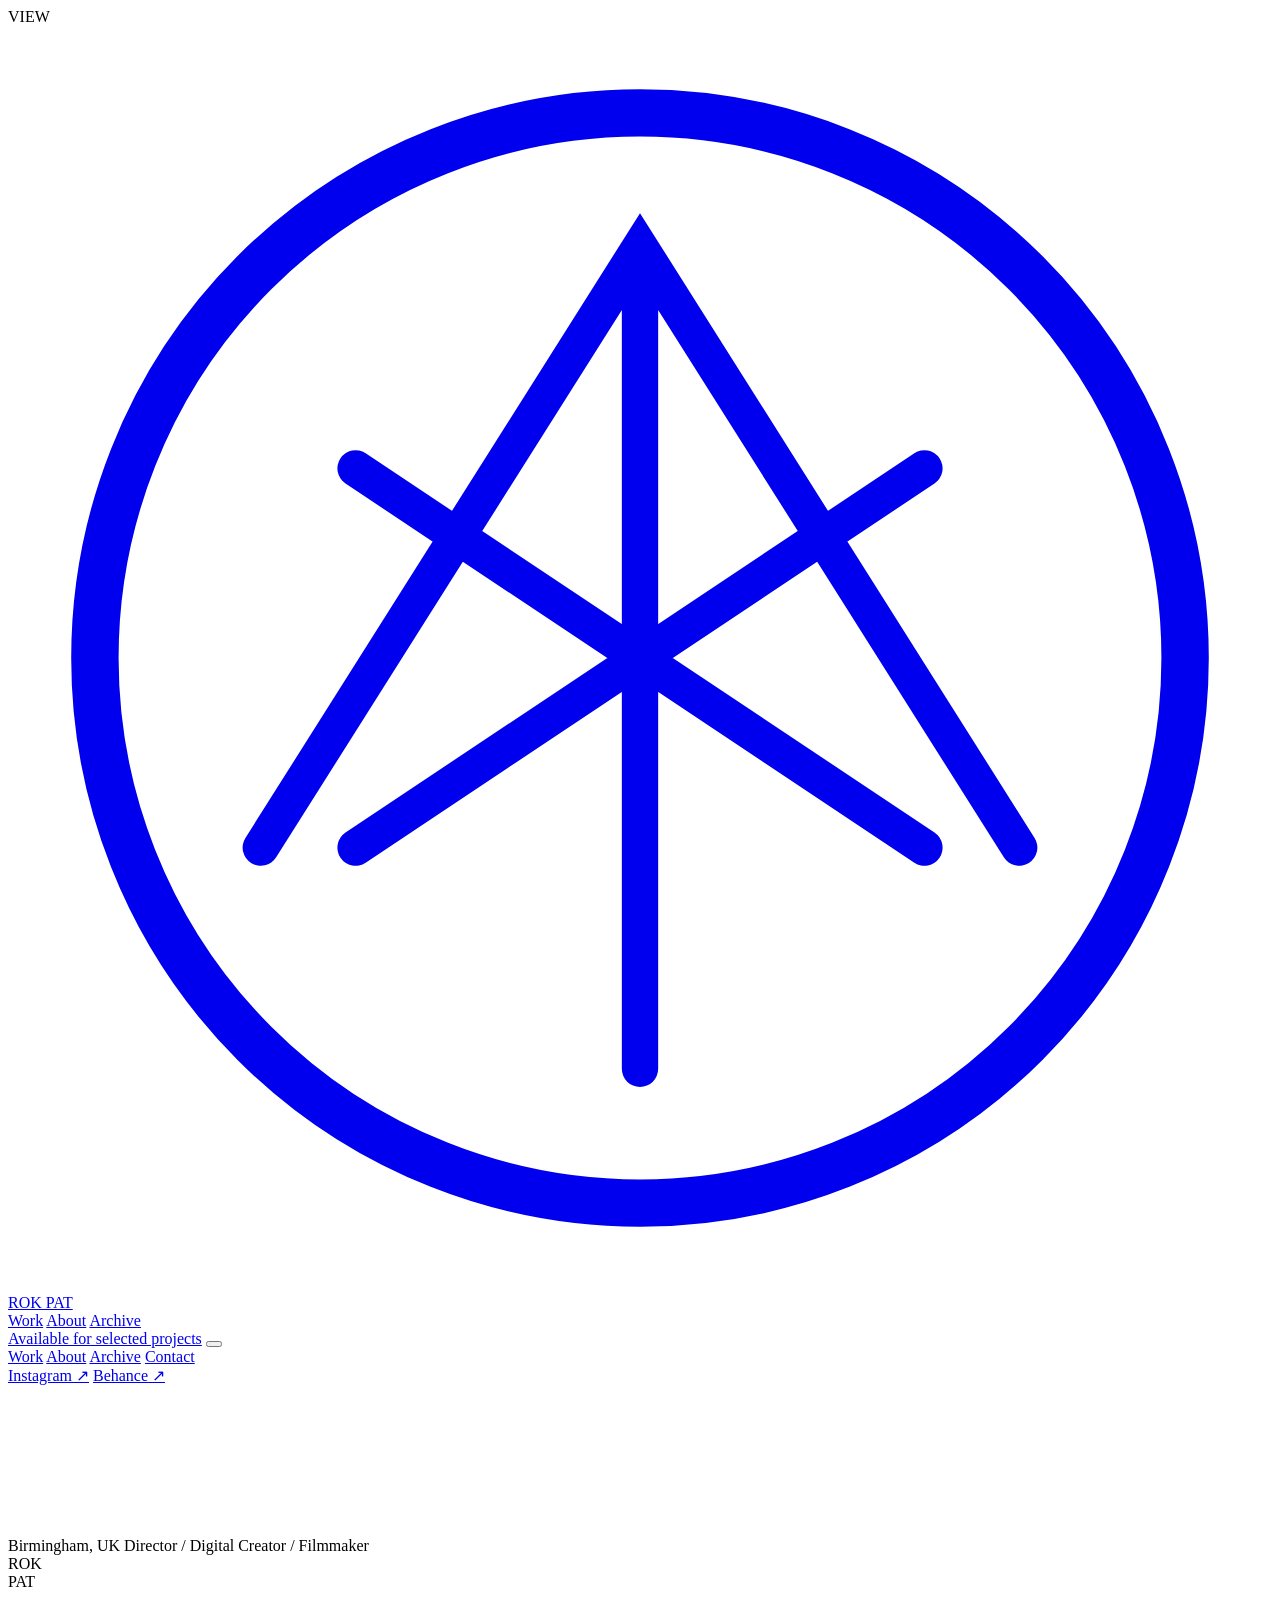
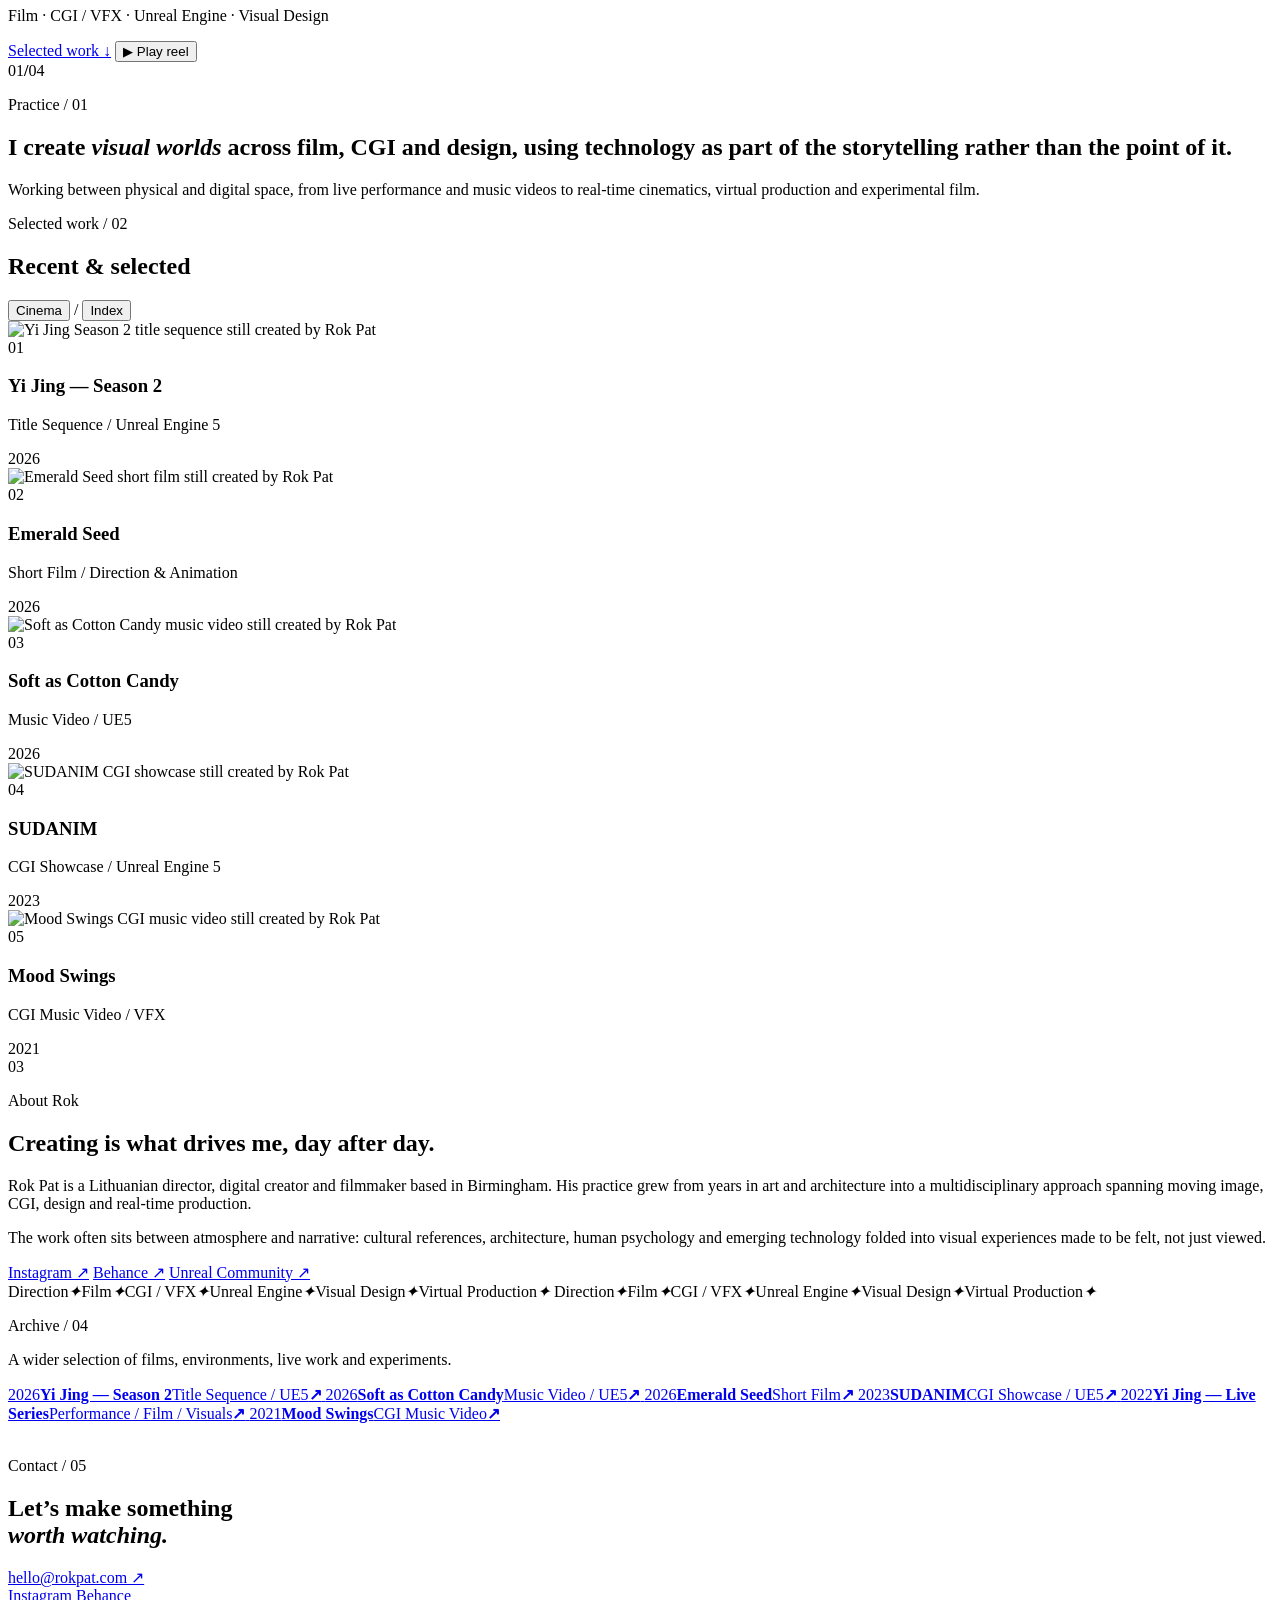
==== index.html @ 534a96af "Add cinematic portfolio homepage" ====
<!doctype html>
<html lang="en">
<head>
  <meta charset="utf-8" />
  <meta name="viewport" content="width=device-width, initial-scale=1" />
  <meta name="theme-color" content="#0b0b0b" />
  <meta name="description" content="Rok Pat — director, digital creator and filmmaker working across film, CGI, design and real-time worlds." />
  <title>Rok Pat — Director / Digital Creator</title>
  <link rel="preconnect" href="https://mir-s3-cdn-cf.behance.net" crossorigin>
  <link rel="preconnect" href="https://www.youtube.com" crossorigin>
  <link rel="stylesheet" href="style.css" />
</head>
<body>
  <div class="page-noise" aria-hidden="true"></div>
  <div class="cursor" aria-hidden="true"><span>VIEW</span></div>

  <header class="site-header" id="top">
    <a class="brand" href="#top" aria-label="Rok Pat home">
      <svg class="brand-mark" viewBox="0 0 40 40" aria-hidden="true">
        <circle cx="20" cy="20" r="17.25" fill="none" stroke="currentColor" stroke-width="1.5"/>
        <path d="M8 26 20 7l12 19M11 14l18 12M29 14 11 26M20 7v26" fill="none" stroke="currentColor" stroke-width="1.15" stroke-linecap="round"/>
      </svg>
      <span>ROK PAT</span>
    </a>

    <nav class="desktop-nav" aria-label="Primary navigation">
      <a href="#work">Work</a>
      <a href="#about">About</a>
      <a href="#archive">Archive</a>
    </nav>

    <a class="availability" href="#contact"><i></i> Available for selected projects</a>

    <button class="menu-button" type="button" aria-label="Open menu" aria-expanded="false">
      <span></span><span></span>
    </button>
  </header>

  <div class="mobile-menu" aria-hidden="true">
    <a href="#work">Work</a>
    <a href="#about">About</a>
    <a href="#archive">Archive</a>
    <a href="#contact">Contact</a>
    <div class="mobile-socials">
      <a href="https://www.instagram.com/rokpat.vc/" target="_blank" rel="noreferrer">Instagram ↗</a>
      <a href="https://www.behance.net/rokpat" target="_blank" rel="noreferrer">Behance ↗</a>
    </div>
  </div>

  <main>
    <section class="hero" aria-label="Rok Pat introduction">
      <div class="hero-media" aria-hidden="true">
        <figure class="hero-shot is-active">
          <img src="https://mir-s3-cdn-cf.behance.net/project_modules/max_3840_webp/5ac592246228197.69bffee991458.png" alt="" />
        </figure>
        <figure class="hero-shot">
          <img src="https://mir-s3-cdn-cf.behance.net/project_modules/max_1200_webp/42f88c246227077.69bff6d96616e.jpg" alt="" />
        </figure>
        <figure class="hero-shot">
          <img src="https://mir-s3-cdn-cf.behance.net/project_modules/max_3840_webp/b1664a187313013.65859e4f5539f.jpg" alt="" />
        </figure>
        <figure class="hero-shot">
          <img src="https://mir-s3-cdn-cf.behance.net/project_modules/max_3840_webp/501725246227417.69bff93f886c3.png" alt="" />
        </figure>
        <div class="hero-vignette"></div>
      </div>

      <div class="hero-topline reveal">
        <span>Birmingham, UK</span>
        <span>Director / Digital Creator / Filmmaker</span>
      </div>

      <div class="hero-title" aria-label="Rok Pat">
        <div class="title-line"><span class="reveal-word">ROK</span></div>
        <div class="title-line title-line-right"><span class="reveal-word">PAT</span></div>
      </div>

      <div class="hero-bottom reveal">
        <p>Film · CGI / VFX · Unreal Engine · Visual Design</p>
        <div class="hero-actions">
          <a class="text-link" href="#work">Selected work <span>↓</span></a>
          <button class="reel-button" type="button" data-video="c2HpIfrBOyA" data-title="Yi Jing — Season 2 Title Sequence">
            <span class="play-dot">▶</span> Play reel
          </button>
        </div>
      </div>

      <div class="hero-counter" aria-hidden="true"><span id="hero-index">01</span><b>/</b><span>04</span></div>
    </section>

    <section class="statement section-shell">
      <p class="eyebrow reveal">Practice / 01</p>
      <div class="statement-grid">
        <h1 class="statement-copy reveal">I create <em>visual worlds</em> across film, CGI and design, using technology as part of the storytelling rather than the point of it.</h1>
        <p class="statement-side reveal">Working between physical and digital space, from live performance and music videos to real-time cinematics, virtual production and experimental film.</p>
      </div>
    </section>

    <section class="work-section" id="work">
      <div class="section-shell work-heading">
        <div>
          <p class="eyebrow reveal">Selected work / 02</p>
          <h2 class="section-title reveal">Recent &amp; selected</h2>
        </div>
        <div class="view-toggle reveal" role="group" aria-label="Project view">
          <button class="view-button is-active" data-view="cinema" type="button">Cinema</button>
          <span>/</span>
          <button class="view-button" data-view="index" type="button">Index</button>
        </div>
      </div>

      <div class="projects cinema-view" id="projects">
        <article class="project project-hero" data-project data-video="c2HpIfrBOyA" data-title="Yi Jing — Season 2" data-type="Title Sequence / Unreal Engine 5" data-year="2026">
          <div class="project-media">
            <img src="https://mir-s3-cdn-cf.behance.net/project_modules/max_3840_webp/5ac592246228197.69bffee991458.png" alt="Yi Jing Season 2 title sequence still created by Rok Pat" loading="lazy" />
          </div>
          <div class="project-meta">
            <span class="project-number">01</span>
            <div><h3>Yi Jing — Season 2</h3><p>Title Sequence / Unreal Engine 5</p></div>
            <span class="project-year">2026</span>
          </div>
        </article>

        <article class="project project-wide" data-project data-video="FqLjdEXpmxo" data-title="Emerald Seed" data-type="Short Film / Direction & Animation" data-year="2026">
          <div class="project-media">
            <img src="https://mir-s3-cdn-cf.behance.net/project_modules/max_1200_webp/42f88c246227077.69bff6d96616e.jpg" alt="Emerald Seed short film still created by Rok Pat" loading="lazy" />
          </div>
          <div class="project-meta">
            <span class="project-number">02</span>
            <div><h3>Emerald Seed</h3><p>Short Film / Direction &amp; Animation</p></div>
            <span class="project-year">2026</span>
          </div>
        </article>

        <article class="project project-tall" data-project data-video="lWnz9aUGY4c" data-title="Soft as Cotton Candy" data-type="Music Video / UE5" data-year="2026">
          <div class="project-media">
            <img src="https://mir-s3-cdn-cf.behance.net/project_modules/max_3840_webp/501725246227417.69bff93f886c3.png" alt="Soft as Cotton Candy music video still created by Rok Pat" loading="lazy" />
          </div>
          <div class="project-meta">
            <span class="project-number">03</span>
            <div><h3>Soft as Cotton Candy</h3><p>Music Video / UE5</p></div>
            <span class="project-year">2026</span>
          </div>
        </article>

        <article class="project project-wide" data-project data-video="7uKzViVoVRI" data-title="SUDANIM" data-type="CGI Showcase / Unreal Engine 5" data-year="2023">
          <div class="project-media">
            <img src="https://mir-s3-cdn-cf.behance.net/project_modules/max_3840_webp/b1664a187313013.65859e4f5539f.jpg" alt="SUDANIM CGI showcase still created by Rok Pat" loading="lazy" />
          </div>
          <div class="project-meta">
            <span class="project-number">04</span>
            <div><h3>SUDANIM</h3><p>CGI Showcase / Unreal Engine 5</p></div>
            <span class="project-year">2023</span>
          </div>
        </article>

        <article class="project project-hero" data-project data-video="ToPW_bGKfCU" data-title="Mood Swings" data-type="CGI Music Video / VFX" data-year="2021">
          <div class="project-media">
            <img src="https://mir-s3-cdn-cf.behance.net/project_modules/max_1200/af4b68115808051.6055465f1c642.jpg" alt="Mood Swings CGI music video still created by Rok Pat" loading="lazy" />
          </div>
          <div class="project-meta">
            <span class="project-number">05</span>
            <div><h3>Mood Swings</h3><p>CGI Music Video / VFX</p></div>
            <span class="project-year">2021</span>
          </div>
        </article>
      </div>
    </section>

    <section class="about section-shell" id="about">
      <div class="about-number reveal">03</div>
      <div class="about-main">
        <p class="eyebrow reveal">About Rok</p>
        <h2 class="about-title reveal">Creating is what drives me, day after day.</h2>
        <div class="about-copy">
          <p class="reveal">Rok Pat is a Lithuanian director, digital creator and filmmaker based in Birmingham. His practice grew from years in art and architecture into a multidisciplinary approach spanning moving image, CGI, design and real-time production.</p>
          <p class="reveal">The work often sits between atmosphere and narrative: cultural references, architecture, human psychology and emerging technology folded into visual experiences made to be felt, not just viewed.</p>
        </div>
        <div class="about-links reveal">
          <a href="https://www.instagram.com/rokpat.vc/" target="_blank" rel="noreferrer">Instagram ↗</a>
          <a href="https://www.behance.net/rokpat" target="_blank" rel="noreferrer">Behance ↗</a>
          <a href="https://forums.unrealengine.com/u/Rok.Pat/summary" target="_blank" rel="noreferrer">Unreal Community ↗</a>
        </div>
      </div>
    </section>

    <section class="disciplines">
      <div class="discipline-track" aria-hidden="true">
        <span>Direction</span><i>✦</i><span>Film</span><i>✦</i><span>CGI / VFX</span><i>✦</i><span>Unreal Engine</span><i>✦</i><span>Visual Design</span><i>✦</i><span>Virtual Production</span><i>✦</i>
        <span>Direction</span><i>✦</i><span>Film</span><i>✦</i><span>CGI / VFX</span><i>✦</i><span>Unreal Engine</span><i>✦</i><span>Visual Design</span><i>✦</i><span>Virtual Production</span><i>✦</i>
      </div>
    </section>

    <section class="archive section-shell" id="archive">
      <div class="archive-heading">
        <p class="eyebrow reveal">Archive / 04</p>
        <p class="archive-note reveal">A wider selection of films, environments, live work and experiments.</p>
      </div>

      <div class="archive-list">
        <a class="archive-row reveal" href="https://www.behance.net/gallery/246228197/Title-Sequence-Yi-Jing-Season-2-Unreal-Engine-5" target="_blank" rel="noreferrer">
          <span>2026</span><strong>Yi Jing — Season 2</strong><span>Title Sequence / UE5</span><b>↗</b>
        </a>
        <a class="archive-row reveal" href="https://www.behance.net/gallery/246227417/Music-Video-Soft-as-Cotton-Candy-by-The2iO-UE5" target="_blank" rel="noreferrer">
          <span>2026</span><strong>Soft as Cotton Candy</strong><span>Music Video / UE5</span><b>↗</b>
        </a>
        <a class="archive-row reveal" href="https://www.behance.net/gallery/246227077/Short-Film-Emerald-Seed-Unreal-Engine" target="_blank" rel="noreferrer">
          <span>2026</span><strong>Emerald Seed</strong><span>Short Film</span><b>↗</b>
        </a>
        <a class="archive-row reveal" href="https://www.behance.net/gallery/187313013/SUDANIM-Tattoo-Showcase-CGI-Animation" target="_blank" rel="noreferrer">
          <span>2023</span><strong>SUDANIM</strong><span>CGI Showcase / UE5</span><b>↗</b>
        </a>
        <a class="archive-row reveal" href="https://www.behance.net/gallery/156999253/Yi-Jing-Live-Performance-Series" target="_blank" rel="noreferrer">
          <span>2022</span><strong>Yi Jing — Live Series</strong><span>Performance / Film / Visuals</span><b>↗</b>
        </a>
        <a class="archive-row reveal" href="https://www.behance.net/gallery/115808051/Mood-Swings-CGI-Music-Video" target="_blank" rel="noreferrer">
          <span>2021</span><strong>Mood Swings</strong><span>CGI Music Video</span><b>↗</b>
        </a>
      </div>
    </section>

    <section class="contact" id="contact">
      <div class="contact-bg" aria-hidden="true">
        <img src="https://mir-s3-cdn-cf.behance.net/project_modules/max_3840_webp/2a69b5246228197.69bffee992c43.png" alt="" loading="lazy" />
      </div>
      <div class="contact-inner">
        <p class="eyebrow reveal">Contact / 05</p>
        <h2 class="reveal">Let’s make something<br><em>worth watching.</em></h2>
        <div class="contact-footer reveal">
          <a href="mailto:hello@rokpat.com">hello@rokpat.com ↗</a>
          <div>
            <a href="https://www.instagram.com/rokpat.vc/" target="_blank" rel="noreferrer">Instagram</a>
            <a href="https://www.behance.net/rokpat" target="_blank" rel="noreferrer">Behance</a>
          </div>
        </div>
      </div>
    </section>
  </main>

  <dialog class="video-modal" id="video-modal">
    <div class="modal-shell">
      <div class="modal-head">
        <div><span>Now playing</span><strong id="modal-title">Selected work</strong></div>
        <button id="modal-close" type="button" aria-label="Close video">Close ×</button>
      </div>
      <div class="video-frame">
        <iframe id="video-iframe" title="Rok Pat project video" src="" allow="autoplay; encrypted-media; picture-in-picture" allowfullscreen></iframe>
      </div>
    </div>
  </dialog>

  <script src="script.js"></script>
</body>
</html>
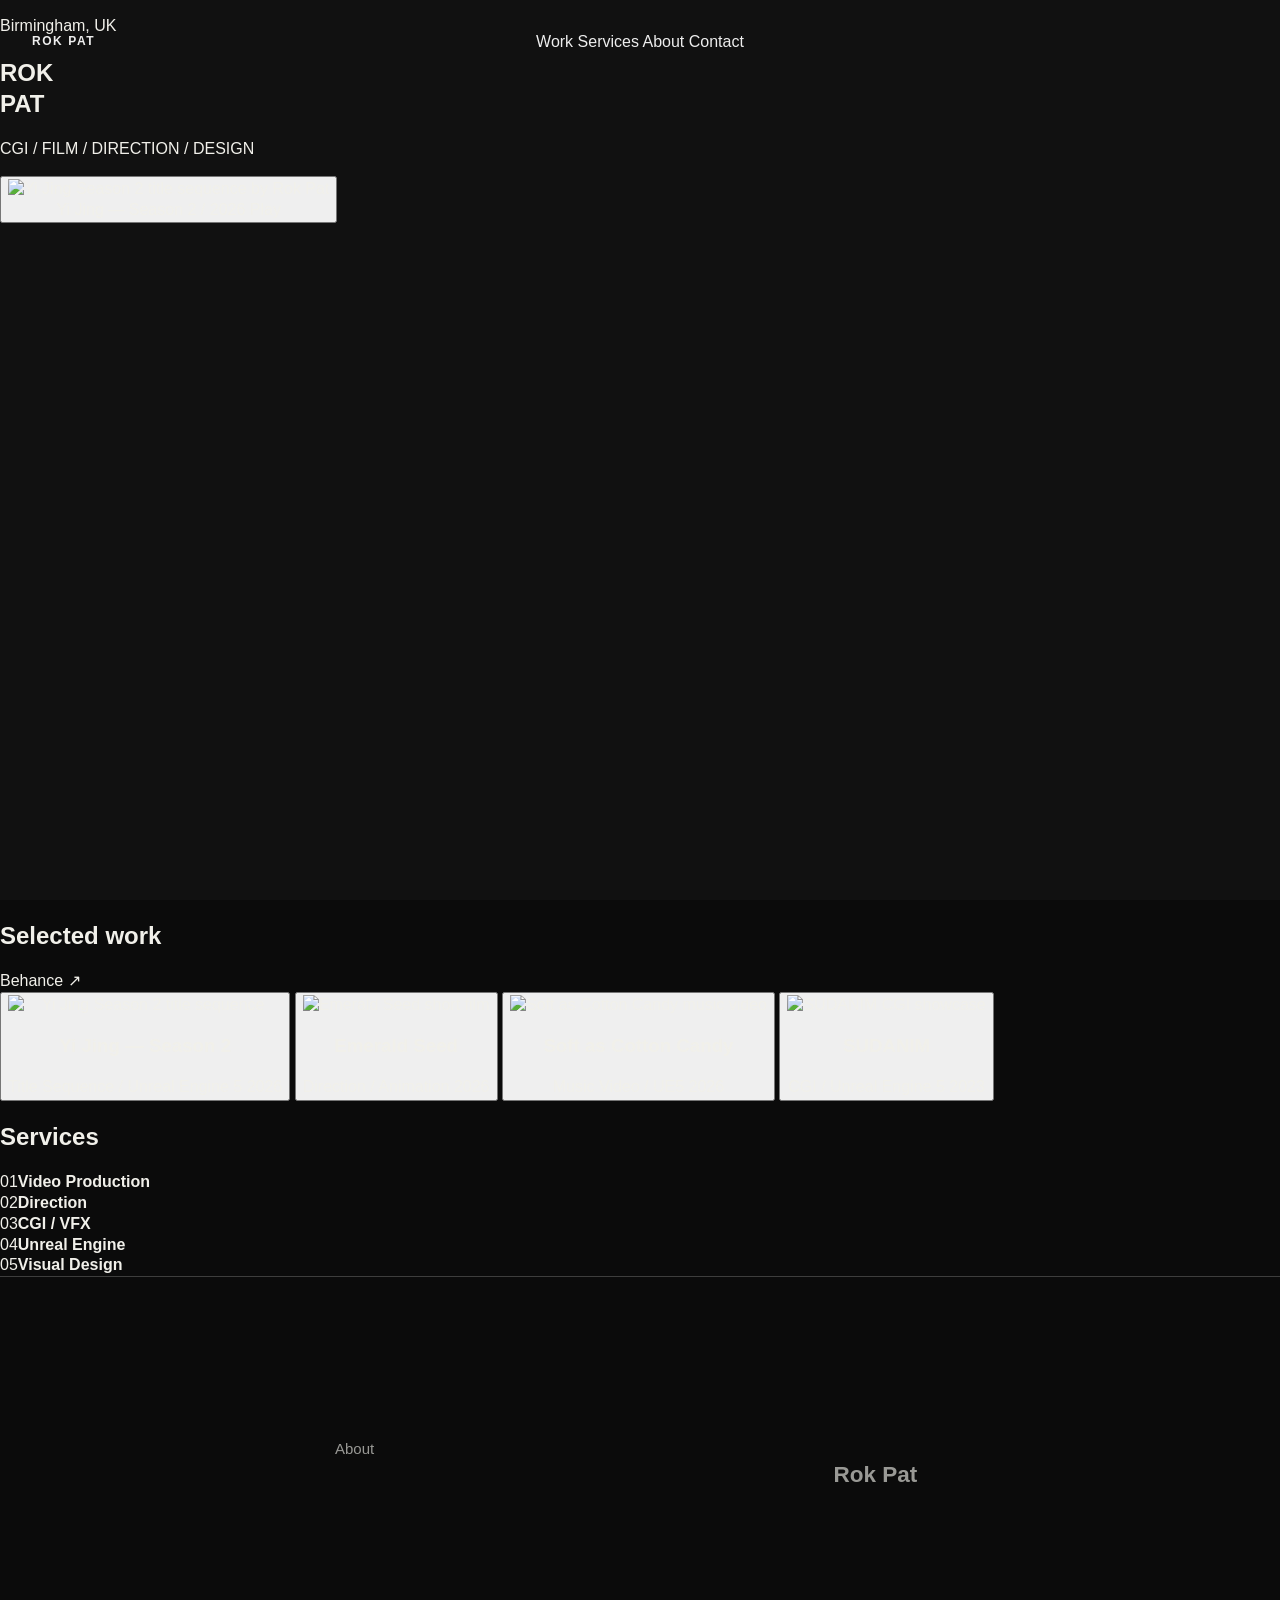
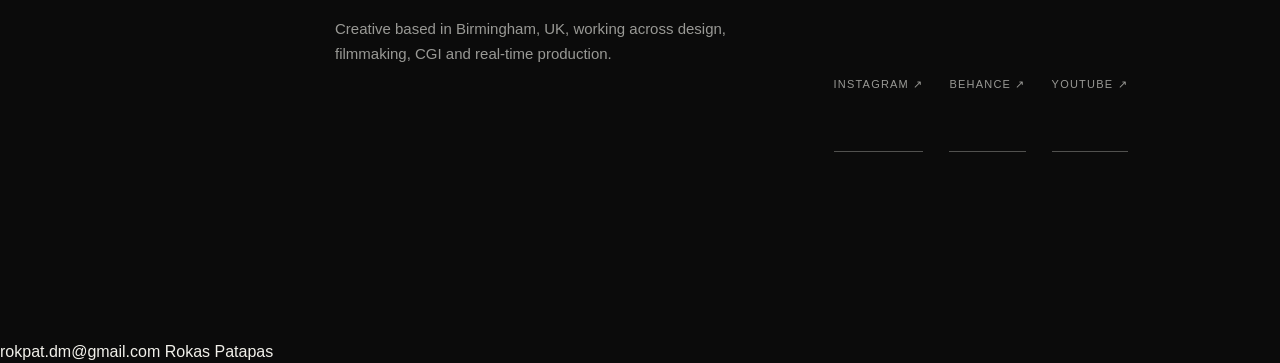
==== commit 64d07f1a: "Redesign portfolio around Rok's own visual identity" ====
--- a/index.html
+++ b/index.html
@@ -3,34 +3,23 @@
 <head>
   <meta charset="utf-8" />
   <meta name="viewport" content="width=device-width, initial-scale=1" />
-  <meta name="theme-color" content="#0b0b0b" />
-  <meta name="description" content="Rok Pat — director, digital creator and filmmaker working across film, CGI, design and real-time worlds." />
-  <title>Rok Pat — Director / Digital Creator</title>
-  <link rel="preconnect" href="https://mir-s3-cdn-cf.behance.net" crossorigin>
-  <link rel="preconnect" href="https://www.youtube.com" crossorigin>
+  <meta name="theme-color" content="#f4f1ea" />
+  <meta name="description" content="Rok Pat — CGI artist, video producer and director based in Birmingham, UK." />
+  <title>Rok Pat</title>
+  <link rel="preconnect" href="https://fonts.googleapis.com">
+  <link rel="preconnect" href="https://fonts.gstatic.com" crossorigin>
+  <link href="https://fonts.googleapis.com/css2?family=Montserrat:wght@400;500;600;700&display=swap" rel="stylesheet">
   <link rel="stylesheet" href="style.css" />
 </head>
 <body>
-  <div class="page-noise" aria-hidden="true"></div>
-  <div class="cursor" aria-hidden="true"><span>VIEW</span></div>
-
-  <header class="site-header" id="top">
-    <a class="brand" href="#top" aria-label="Rok Pat home">
-      <svg class="brand-mark" viewBox="0 0 40 40" aria-hidden="true">
-        <circle cx="20" cy="20" r="17.25" fill="none" stroke="currentColor" stroke-width="1.5"/>
-        <path d="M8 26 20 7l12 19M11 14l18 12M29 14 11 26M20 7v26" fill="none" stroke="currentColor" stroke-width="1.15" stroke-linecap="round"/>
-      </svg>
-      <span>ROK PAT</span>
-    </a>
-
-    <nav class="desktop-nav" aria-label="Primary navigation">
+  <header class="site-header">
+    <a class="brand" href="#top">ROK PAT</a>
+    <nav class="nav" aria-label="Primary navigation">
       <a href="#work">Work</a>
+      <a href="#services">Services</a>
       <a href="#about">About</a>
-      <a href="#archive">Archive</a>
+      <a href="contact.html">Contact</a>
     </nav>
-
-    <a class="availability" href="#contact"><i></i> Available for selected projects</a>
-
     <button class="menu-button" type="button" aria-label="Open menu" aria-expanded="false">
       <span></span><span></span>
     </button>
@@ -38,215 +27,121 @@
 
   <div class="mobile-menu" aria-hidden="true">
     <a href="#work">Work</a>
+    <a href="#services">Services</a>
     <a href="#about">About</a>
-    <a href="#archive">Archive</a>
-    <a href="#contact">Contact</a>
-    <div class="mobile-socials">
-      <a href="https://www.instagram.com/rokpat.vc/" target="_blank" rel="noreferrer">Instagram ↗</a>
-      <a href="https://www.behance.net/rokpat" target="_blank" rel="noreferrer">Behance ↗</a>
-    </div>
+    <a href="contact.html">Contact</a>
   </div>
 
-  <main>
-    <section class="hero" aria-label="Rok Pat introduction">
-      <div class="hero-media" aria-hidden="true">
-        <figure class="hero-shot is-active">
-          <img src="https://mir-s3-cdn-cf.behance.net/project_modules/max_3840_webp/5ac592246228197.69bffee991458.png" alt="" />
-        </figure>
-        <figure class="hero-shot">
-          <img src="https://mir-s3-cdn-cf.behance.net/project_modules/max_1200_webp/42f88c246227077.69bff6d96616e.jpg" alt="" />
-        </figure>
-        <figure class="hero-shot">
-          <img src="https://mir-s3-cdn-cf.behance.net/project_modules/max_3840_webp/b1664a187313013.65859e4f5539f.jpg" alt="" />
-        </figure>
-        <figure class="hero-shot">
-          <img src="https://mir-s3-cdn-cf.behance.net/project_modules/max_3840_webp/501725246227417.69bff93f886c3.png" alt="" />
-        </figure>
-        <div class="hero-vignette"></div>
+  <main id="top">
+    <section class="hero shell">
+      <div class="hero-copy reveal">
+        <p class="location">Birmingham, UK</p>
+        <h1>ROK<br>PAT</h1>
+        <p class="role">CGI / FILM / DIRECTION / DESIGN</p>
       </div>
 
-      <div class="hero-topline reveal">
-        <span>Birmingham, UK</span>
-        <span>Director / Digital Creator / Filmmaker</span>
+      <button class="hero-feature reveal" type="button" data-video="c2HpIfrBOyA" data-title="Yi Jing — Season 2">
+        <img src="https://mir-s3-cdn-cf.behance.net/project_modules/max_3840_webp/5ac592246228197.69bffee991458.png" alt="Yi Jing Season 2 title sequence by Rok Pat" />
+        <span class="feature-label">Yi Jing — Season 2 / 2026</span>
+        <span class="feature-play" aria-hidden="true">Play</span>
+      </button>
+    </section>
+
+    <section class="work shell" id="work">
+      <div class="section-head reveal">
+        <h2>Selected work</h2>
+        <a href="https://www.behance.net/rokpat" target="_blank" rel="noreferrer">Behance ↗</a>
       </div>
 
-      <div class="hero-title" aria-label="Rok Pat">
-        <div class="title-line"><span class="reveal-word">ROK</span></div>
-        <div class="title-line title-line-right"><span class="reveal-word">PAT</span></div>
-      </div>
+      <div class="work-grid">
+        <button class="project project-large reveal" type="button" data-video="c2HpIfrBOyA" data-title="Yi Jing — Season 2">
+          <div class="project-image">
+            <img src="https://mir-s3-cdn-cf.behance.net/project_modules/max_3840_webp/5ac592246228197.69bffee991458.png" alt="Yi Jing Season 2 title sequence" loading="lazy" />
+          </div>
+          <div class="project-info">
+            <h3>Yi Jing — Season 2</h3>
+            <span>Title Sequence / Unreal Engine 5</span>
+            <span>2026</span>
+          </div>
+        </button>
 
-      <div class="hero-bottom reveal">
-        <p>Film · CGI / VFX · Unreal Engine · Visual Design</p>
-        <div class="hero-actions">
-          <a class="text-link" href="#work">Selected work <span>↓</span></a>
-          <button class="reel-button" type="button" data-video="c2HpIfrBOyA" data-title="Yi Jing — Season 2 Title Sequence">
-            <span class="play-dot">▶</span> Play reel
-          </button>
-        </div>
-      </div>
+        <button class="project reveal" type="button" data-video="FqLjdEXpmxo" data-title="Emerald Seed">
+          <div class="project-image">
+            <img src="https://mir-s3-cdn-cf.behance.net/project_modules/max_1200_webp/42f88c246227077.69bff6d96616e.jpg" alt="Emerald Seed short film" loading="lazy" />
+          </div>
+          <div class="project-info">
+            <h3>Emerald Seed</h3>
+            <span>Direction / Animation</span>
+            <span>2026</span>
+          </div>
+        </button>
 
-      <div class="hero-counter" aria-hidden="true"><span id="hero-index">01</span><b>/</b><span>04</span></div>
-    </section>
+        <button class="project reveal" type="button" data-video="lWnz9aUGY4c" data-title="Soft as Cotton Candy">
+          <div class="project-image">
+            <img src="https://mir-s3-cdn-cf.behance.net/project_modules/max_3840_webp/501725246227417.69bff93f886c3.png" alt="Soft as Cotton Candy music video" loading="lazy" />
+          </div>
+          <div class="project-info">
+            <h3>Soft as Cotton Candy</h3>
+            <span>Music Video / UE5</span>
+            <span>2026</span>
+          </div>
+        </button>
 
-    <section class="statement section-shell">
-      <p class="eyebrow reveal">Practice / 01</p>
-      <div class="statement-grid">
-        <h1 class="statement-copy reveal">I create <em>visual worlds</em> across film, CGI and design, using technology as part of the storytelling rather than the point of it.</h1>
-        <p class="statement-side reveal">Working between physical and digital space, from live performance and music videos to real-time cinematics, virtual production and experimental film.</p>
+        <button class="project project-large reveal" type="button" data-video="7uKzViVoVRI" data-title="SUDANIM">
+          <div class="project-image">
+            <img src="https://mir-s3-cdn-cf.behance.net/project_modules/max_3840_webp/b1664a187313013.65859e4f5539f.jpg" alt="SUDANIM CGI showcase" loading="lazy" />
+          </div>
+          <div class="project-info">
+            <h3>SUDANIM</h3>
+            <span>CGI / Unreal Engine 5</span>
+            <span>2023</span>
+          </div>
+        </button>
       </div>
     </section>
 
-    <section class="work-section" id="work">
-      <div class="section-shell work-heading">
-        <div>
-          <p class="eyebrow reveal">Selected work / 02</p>
-          <h2 class="section-title reveal">Recent &amp; selected</h2>
-        </div>
-        <div class="view-toggle reveal" role="group" aria-label="Project view">
-          <button class="view-button is-active" data-view="cinema" type="button">Cinema</button>
-          <span>/</span>
-          <button class="view-button" data-view="index" type="button">Index</button>
-        </div>
+    <section class="services shell" id="services">
+      <div class="section-head reveal">
+        <h2>Services</h2>
       </div>
-
-      <div class="projects cinema-view" id="projects">
-        <article class="project project-hero" data-project data-video="c2HpIfrBOyA" data-title="Yi Jing — Season 2" data-type="Title Sequence / Unreal Engine 5" data-year="2026">
-          <div class="project-media">
-            <img src="https://mir-s3-cdn-cf.behance.net/project_modules/max_3840_webp/5ac592246228197.69bffee991458.png" alt="Yi Jing Season 2 title sequence still created by Rok Pat" loading="lazy" />
-          </div>
-          <div class="project-meta">
-            <span class="project-number">01</span>
-            <div><h3>Yi Jing — Season 2</h3><p>Title Sequence / Unreal Engine 5</p></div>
-            <span class="project-year">2026</span>
-          </div>
-        </article>
-
-        <article class="project project-wide" data-project data-video="FqLjdEXpmxo" data-title="Emerald Seed" data-type="Short Film / Direction & Animation" data-year="2026">
-          <div class="project-media">
-            <img src="https://mir-s3-cdn-cf.behance.net/project_modules/max_1200_webp/42f88c246227077.69bff6d96616e.jpg" alt="Emerald Seed short film still created by Rok Pat" loading="lazy" />
-          </div>
-          <div class="project-meta">
-            <span class="project-number">02</span>
-            <div><h3>Emerald Seed</h3><p>Short Film / Direction &amp; Animation</p></div>
-            <span class="project-year">2026</span>
-          </div>
-        </article>
-
-        <article class="project project-tall" data-project data-video="lWnz9aUGY4c" data-title="Soft as Cotton Candy" data-type="Music Video / UE5" data-year="2026">
-          <div class="project-media">
-            <img src="https://mir-s3-cdn-cf.behance.net/project_modules/max_3840_webp/501725246227417.69bff93f886c3.png" alt="Soft as Cotton Candy music video still created by Rok Pat" loading="lazy" />
-          </div>
-          <div class="project-meta">
-            <span class="project-number">03</span>
-            <div><h3>Soft as Cotton Candy</h3><p>Music Video / UE5</p></div>
-            <span class="project-year">2026</span>
-          </div>
-        </article>
-
-        <article class="project project-wide" data-project data-video="7uKzViVoVRI" data-title="SUDANIM" data-type="CGI Showcase / Unreal Engine 5" data-year="2023">
-          <div class="project-media">
-            <img src="https://mir-s3-cdn-cf.behance.net/project_modules/max_3840_webp/b1664a187313013.65859e4f5539f.jpg" alt="SUDANIM CGI showcase still created by Rok Pat" loading="lazy" />
-          </div>
-          <div class="project-meta">
-            <span class="project-number">04</span>
-            <div><h3>SUDANIM</h3><p>CGI Showcase / Unreal Engine 5</p></div>
-            <span class="project-year">2023</span>
-          </div>
-        </article>
-
-        <article class="project project-hero" data-project data-video="ToPW_bGKfCU" data-title="Mood Swings" data-type="CGI Music Video / VFX" data-year="2021">
-          <div class="project-media">
-            <img src="https://mir-s3-cdn-cf.behance.net/project_modules/max_1200/af4b68115808051.6055465f1c642.jpg" alt="Mood Swings CGI music video still created by Rok Pat" loading="lazy" />
-          </div>
-          <div class="project-meta">
-            <span class="project-number">05</span>
-            <div><h3>Mood Swings</h3><p>CGI Music Video / VFX</p></div>
-            <span class="project-year">2021</span>
-          </div>
-        </article>
+      <div class="service-list">
+        <div class="service-row reveal"><span>01</span><strong>Video Production</strong></div>
+        <div class="service-row reveal"><span>02</span><strong>Direction</strong></div>
+        <div class="service-row reveal"><span>03</span><strong>CGI / VFX</strong></div>
+        <div class="service-row reveal"><span>04</span><strong>Unreal Engine</strong></div>
+        <div class="service-row reveal"><span>05</span><strong>Visual Design</strong></div>
       </div>
     </section>
 
-    <section class="about section-shell" id="about">
-      <div class="about-number reveal">03</div>
-      <div class="about-main">
-        <p class="eyebrow reveal">About Rok</p>
-        <h2 class="about-title reveal">Creating is what drives me, day after day.</h2>
-        <div class="about-copy">
-          <p class="reveal">Rok Pat is a Lithuanian director, digital creator and filmmaker based in Birmingham. His practice grew from years in art and architecture into a multidisciplinary approach spanning moving image, CGI, design and real-time production.</p>
-          <p class="reveal">The work often sits between atmosphere and narrative: cultural references, architecture, human psychology and emerging technology folded into visual experiences made to be felt, not just viewed.</p>
-        </div>
-        <div class="about-links reveal">
+    <section class="about shell" id="about">
+      <div class="about-image reveal">
+        <img src="assets/rok-pat-portrait.webp" alt="Rok Pat" loading="lazy" />
+      </div>
+      <div class="about-copy reveal">
+        <p class="about-kicker">About</p>
+        <h2>Rok Pat</h2>
+        <p>Creative based in Birmingham, UK, working across design, filmmaking, CGI and real-time production.</p>
+        <div class="about-links">
           <a href="https://www.instagram.com/rokpat.vc/" target="_blank" rel="noreferrer">Instagram ↗</a>
           <a href="https://www.behance.net/rokpat" target="_blank" rel="noreferrer">Behance ↗</a>
-          <a href="https://forums.unrealengine.com/u/Rok.Pat/summary" target="_blank" rel="noreferrer">Unreal Community ↗</a>
-        </div>
-      </div>
-    </section>
-
-    <section class="disciplines">
-      <div class="discipline-track" aria-hidden="true">
-        <span>Direction</span><i>✦</i><span>Film</span><i>✦</i><span>CGI / VFX</span><i>✦</i><span>Unreal Engine</span><i>✦</i><span>Visual Design</span><i>✦</i><span>Virtual Production</span><i>✦</i>
-        <span>Direction</span><i>✦</i><span>Film</span><i>✦</i><span>CGI / VFX</span><i>✦</i><span>Unreal Engine</span><i>✦</i><span>Visual Design</span><i>✦</i><span>Virtual Production</span><i>✦</i>
-      </div>
-    </section>
-
-    <section class="archive section-shell" id="archive">
-      <div class="archive-heading">
-        <p class="eyebrow reveal">Archive / 04</p>
-        <p class="archive-note reveal">A wider selection of films, environments, live work and experiments.</p>
-      </div>
-
-      <div class="archive-list">
-        <a class="archive-row reveal" href="https://www.behance.net/gallery/246228197/Title-Sequence-Yi-Jing-Season-2-Unreal-Engine-5" target="_blank" rel="noreferrer">
-          <span>2026</span><strong>Yi Jing — Season 2</strong><span>Title Sequence / UE5</span><b>↗</b>
-        </a>
-        <a class="archive-row reveal" href="https://www.behance.net/gallery/246227417/Music-Video-Soft-as-Cotton-Candy-by-The2iO-UE5" target="_blank" rel="noreferrer">
-          <span>2026</span><strong>Soft as Cotton Candy</strong><span>Music Video / UE5</span><b>↗</b>
-        </a>
-        <a class="archive-row reveal" href="https://www.behance.net/gallery/246227077/Short-Film-Emerald-Seed-Unreal-Engine" target="_blank" rel="noreferrer">
-          <span>2026</span><strong>Emerald Seed</strong><span>Short Film</span><b>↗</b>
-        </a>
-        <a class="archive-row reveal" href="https://www.behance.net/gallery/187313013/SUDANIM-Tattoo-Showcase-CGI-Animation" target="_blank" rel="noreferrer">
-          <span>2023</span><strong>SUDANIM</strong><span>CGI Showcase / UE5</span><b>↗</b>
-        </a>
-        <a class="archive-row reveal" href="https://www.behance.net/gallery/156999253/Yi-Jing-Live-Performance-Series" target="_blank" rel="noreferrer">
-          <span>2022</span><strong>Yi Jing — Live Series</strong><span>Performance / Film / Visuals</span><b>↗</b>
-        </a>
-        <a class="archive-row reveal" href="https://www.behance.net/gallery/115808051/Mood-Swings-CGI-Music-Video" target="_blank" rel="noreferrer">
-          <span>2021</span><strong>Mood Swings</strong><span>CGI Music Video</span><b>↗</b>
-        </a>
-      </div>
-    </section>
-
-    <section class="contact" id="contact">
-      <div class="contact-bg" aria-hidden="true">
-        <img src="https://mir-s3-cdn-cf.behance.net/project_modules/max_3840_webp/2a69b5246228197.69bffee992c43.png" alt="" loading="lazy" />
-      </div>
-      <div class="contact-inner">
-        <p class="eyebrow reveal">Contact / 05</p>
-        <h2 class="reveal">Let’s make something<br><em>worth watching.</em></h2>
-        <div class="contact-footer reveal">
-          <a href="mailto:hello@rokpat.com">hello@rokpat.com ↗</a>
-          <div>
-            <a href="https://www.instagram.com/rokpat.vc/" target="_blank" rel="noreferrer">Instagram</a>
-            <a href="https://www.behance.net/rokpat" target="_blank" rel="noreferrer">Behance</a>
-          </div>
+          <a href="https://www.youtube.com/c/RokPat" target="_blank" rel="noreferrer">YouTube ↗</a>
         </div>
       </div>
     </section>
   </main>
 
+  <footer class="footer shell">
+    <a class="footer-mail" href="mailto:rokpat.dm@gmail.com">rokpat.dm@gmail.com</a>
+    <span>Rokas Patapas</span>
+    <span id="year"></span>
+  </footer>
+
   <dialog class="video-modal" id="video-modal">
-    <div class="modal-shell">
-      <div class="modal-head">
-        <div><span>Now playing</span><strong id="modal-title">Selected work</strong></div>
-        <button id="modal-close" type="button" aria-label="Close video">Close ×</button>
-      </div>
-      <div class="video-frame">
-        <iframe id="video-iframe" title="Rok Pat project video" src="" allow="autoplay; encrypted-media; picture-in-picture" allowfullscreen></iframe>
-      </div>
+    <button class="modal-close" id="modal-close" type="button" aria-label="Close video">Close</button>
+    <div class="video-wrap">
+      <iframe id="video-iframe" title="Rok Pat project video" allow="autoplay; encrypted-media; picture-in-picture" allowfullscreen></iframe>
     </div>
+    <p id="modal-title"></p>
   </dialog>
 
   <script src="script.js"></script>
--- a/style.css
+++ b/style.css
@@ -0,0 +1,159 @@
+:root{
+  --ink:#0b0b0b;
+  --paper:#f1f0ea;
+  --paper-soft:#dbddd5;
+  --accent:#c7d7b9;
+  --line:rgba(241,240,234,.22);
+  --muted:rgba(241,240,234,.62);
+  --sans:"Helvetica Neue",Helvetica,Arial,sans-serif;
+  --ease:cubic-bezier(.2,.75,.25,1);
+}
+*{box-sizing:border-box}
+html{scroll-behavior:smooth;background:var(--ink)}
+body{margin:0;background:var(--ink);color:var(--paper);font-family:var(--sans);font-size:16px;line-height:1.3;overflow-x:hidden}
+body.menu-open,body.modal-open{overflow:hidden}
+a{color:inherit;text-decoration:none}
+button{font:inherit;color:inherit}
+img{display:block;width:100%;height:100%;object-fit:cover}
+::selection{background:var(--accent);color:var(--ink)}
+.page-noise{position:fixed;inset:0;pointer-events:none;z-index:999;opacity:.055;background-image:url("data:image/svg+xml,%3Csvg viewBox='0 0 180 180' xmlns='http://www.w3.org/2000/svg'%3E%3Cfilter id='n'%3E%3CfeTurbulence type='fractalNoise' baseFrequency='.9' numOctaves='4' stitchTiles='stitch'/%3E%3C/filter%3E%3Crect width='100%25' height='100%25' filter='url(%23n)' opacity='.65'/%3E%3C/svg%3E");mix-blend-mode:soft-light}
+.cursor{position:fixed;width:74px;height:74px;border-radius:50%;background:var(--accent);color:var(--ink);display:grid;place-items:center;pointer-events:none;z-index:1200;transform:translate(-50%,-50%) scale(0);transition:transform .22s var(--ease);font-size:10px;font-weight:700;letter-spacing:.12em}
+.cursor.is-visible{transform:translate(-50%,-50%) scale(1)}
+.section-shell{width:min(100% - 64px,1440px);margin-inline:auto}
+.eyebrow{text-transform:uppercase;letter-spacing:.16em;font-size:11px;color:var(--muted);margin:0}
+.reveal{opacity:0;transform:translateY(22px);transition:opacity .85s var(--ease),transform .85s var(--ease)}
+.reveal.is-visible{opacity:1;transform:none}
+.site-header{position:fixed;top:0;left:0;width:100%;height:84px;padding:0 32px;display:grid;grid-template-columns:1fr auto 1fr;align-items:center;z-index:1000;mix-blend-mode:difference;color:white;transition:background .35s var(--ease),mix-blend-mode .35s var(--ease)}
+.site-header.scrolled{mix-blend-mode:normal;background:rgba(11,11,11,.86);backdrop-filter:blur(14px);border-bottom:1px solid rgba(255,255,255,.08)}
+.brand{display:flex;align-items:center;gap:12px;width:max-content;font-size:12px;font-weight:700;letter-spacing:.13em}
+.brand-mark{width:30px;height:30px}
+.desktop-nav{display:flex;gap:30px;font-size:12px;text-transform:uppercase;letter-spacing:.12em}
+.desktop-nav a,.availability{position:relative}
+.desktop-nav a::after,.availability::after{content:"";position:absolute;left:0;bottom:-5px;width:100%;height:1px;background:currentColor;transform:scaleX(0);transform-origin:right;transition:transform .35s var(--ease)}
+.desktop-nav a:hover::after,.availability:hover::after{transform:scaleX(1);transform-origin:left}
+.availability{justify-self:end;font-size:11px;text-transform:uppercase;letter-spacing:.12em;display:flex;align-items:center;gap:9px}
+.availability i{display:block;width:7px;height:7px;border-radius:50%;background:var(--accent);box-shadow:0 0 0 5px rgba(199,215,185,.12)}
+.menu-button{display:none;background:none;border:0;width:40px;height:40px;padding:8px;justify-self:end}
+.menu-button span{display:block;width:100%;height:1px;background:currentColor;margin:8px 0;transition:transform .3s var(--ease)}
+.mobile-menu{position:fixed;inset:0;background:var(--accent);color:var(--ink);z-index:900;display:flex;flex-direction:column;padding:120px 28px 36px;transform:translateY(-100%);transition:transform .55s var(--ease);pointer-events:none}
+.mobile-menu.is-open{transform:none;pointer-events:auto}
+.mobile-menu>a{font-size:clamp(42px,12vw,70px);font-weight:600;letter-spacing:-.05em;line-height:.95;border-bottom:1px solid rgba(11,11,11,.25);padding:14px 0}
+.mobile-socials{margin-top:auto;display:flex;gap:20px;font-size:12px;text-transform:uppercase;letter-spacing:.1em}
+.hero{height:100svh;min-height:690px;position:relative;overflow:hidden;background:#111}
+.hero-media,.hero-shot,.hero-vignette{position:absolute;inset:0}
+.hero-shot{opacity:0;transform:scale(1.05);transition:opacity 1.2s ease,transform 7s linear}
+.hero-shot.is-active{opacity:1;transform:scale(1)}
+.hero-shot img{filter:saturate(.78) contrast(1.08);object-position:center}
+.hero-vignette{background:linear-gradient(180deg,rgba(0,0,0,.45) 0%,rgba(0,0,0,.05) 36%,rgba(0,0,0,.25) 68%,rgba(0,0,0,.68) 100%),linear-gradient(90deg,rgba(0,0,0,.28),transparent 28%,transparent 70%,rgba(0,0,0,.16));z-index:2}
+.hero-topline{position:absolute;top:114px;left:32px;right:32px;z-index:3;display:flex;justify-content:space-between;text-transform:uppercase;font-size:10px;letter-spacing:.16em;color:rgba(255,255,255,.72)}
+.hero-title{position:absolute;left:28px;right:28px;top:50%;z-index:3;transform:translateY(-52%);font-size:clamp(106px,20vw,360px);font-weight:600;letter-spacing:-.085em;line-height:.68;text-transform:uppercase;pointer-events:none}
+.title-line{overflow:hidden;padding-right:.1em}
+.title-line-right{text-align:right;margin-top:.25em}
+.reveal-word{display:inline-block;transform:translateY(105%);animation:titleIn 1.15s .15s var(--ease) forwards}
+.title-line-right .reveal-word{animation-delay:.28s}
+@keyframes titleIn{to{transform:none}}
+.hero-bottom{position:absolute;left:32px;right:32px;bottom:30px;z-index:3;display:flex;justify-content:space-between;align-items:flex-end}
+.hero-bottom p{margin:0;font-size:11px;text-transform:uppercase;letter-spacing:.13em;color:rgba(255,255,255,.7)}
+.hero-actions{display:flex;align-items:center;gap:24px}
+.text-link,.reel-button{font-size:11px;text-transform:uppercase;letter-spacing:.12em}
+.text-link span{margin-left:9px}
+.reel-button{border:1px solid rgba(255,255,255,.36);background:rgba(0,0,0,.14);backdrop-filter:blur(10px);border-radius:999px;padding:10px 14px 10px 10px;display:flex;align-items:center;gap:10px;cursor:pointer}
+.play-dot{width:28px;height:28px;border-radius:50%;background:var(--paper);color:var(--ink);display:grid;place-items:center;font-size:8px;padding-left:1px}
+.hero-counter{position:absolute;z-index:3;right:32px;top:50%;font-size:10px;letter-spacing:.1em;color:rgba(255,255,255,.65);display:flex;flex-direction:column;align-items:center;gap:3px}
+.hero-counter b{font-weight:400;color:rgba(255,255,255,.3)}
+.statement{padding:145px 0 165px}
+.statement-grid{display:grid;grid-template-columns:1fr 280px;gap:11vw;align-items:end;margin-top:54px}
+.statement-copy{font-size:clamp(42px,6vw,94px);line-height:.98;font-weight:500;letter-spacing:-.052em;margin:0;max-width:1100px}
+.statement-copy em,.contact h2 em{font-style:italic;font-family:Georgia,"Times New Roman",serif;font-weight:400;color:var(--accent)}
+.statement-side{font-size:15px;line-height:1.55;color:var(--muted);margin:0 0 8px}
+.work-section{padding:0 0 160px}
+.work-heading{display:flex;justify-content:space-between;align-items:end;margin-bottom:46px;border-top:1px solid var(--line);padding-top:20px}
+.section-title{font-size:clamp(42px,5.5vw,86px);letter-spacing:-.055em;font-weight:500;line-height:.95;margin:18px 0 0}
+.view-toggle{display:flex;gap:10px;align-items:center;padding-bottom:4px;color:var(--muted);font-size:11px;text-transform:uppercase;letter-spacing:.12em}
+.view-button{background:transparent;border:0;padding:0;color:inherit;cursor:pointer;text-transform:uppercase;letter-spacing:inherit;font-size:inherit}
+.view-button.is-active{color:var(--paper)}
+.projects{width:min(100% - 64px,1440px);margin:auto;display:grid;grid-template-columns:repeat(12,1fr);gap:74px 20px;transition:all .5s var(--ease)}
+.project{cursor:pointer;position:relative}
+.project-hero{grid-column:1/-1}
+.project-wide{grid-column:1/span 8}
+.project-wide:nth-of-type(4){grid-column:5/-1}
+.project-tall{grid-column:8/-1;margin-top:16vw}
+.project-media{position:relative;overflow:hidden;background:#161616}
+.project-hero .project-media{aspect-ratio:16/7}
+.project-wide .project-media{aspect-ratio:16/10}
+.project-tall .project-media{aspect-ratio:4/5}
+.project-media::after{content:"";position:absolute;inset:0;background:rgba(199,215,185,.16);mix-blend-mode:screen;opacity:0;transition:opacity .45s var(--ease)}
+.project-media img{transition:transform .95s var(--ease),filter .6s var(--ease);filter:saturate(.82)}
+.project:hover .project-media img{transform:scale(1.025);filter:saturate(1)}
+.project:hover .project-media::after{opacity:.28}
+.project-meta{display:grid;grid-template-columns:52px 1fr auto;gap:12px;padding-top:14px;border-top:1px solid var(--line);margin-top:12px;align-items:start}
+.project-meta h3{font-size:21px;font-weight:500;letter-spacing:-.025em;margin:0 0 4px}
+.project-meta p,.project-number,.project-year{font-size:10px;text-transform:uppercase;letter-spacing:.12em;color:var(--muted);margin:0}
+.projects.index-view{display:block;border-top:1px solid var(--line)}
+.projects.index-view .project{display:grid;grid-template-columns:70px 1fr 220px 80px;align-items:center;border-bottom:1px solid var(--line);padding:18px 0;margin:0!important;min-height:88px}
+.projects.index-view .project-media{position:fixed;width:360px;height:230px;aspect-ratio:auto;right:7vw;top:50%;transform:translateY(-50%) scale(.94);opacity:0;pointer-events:none;z-index:800;transition:opacity .3s var(--ease),transform .3s var(--ease)}
+.projects.index-view .project:hover .project-media{opacity:1;transform:translateY(-50%) scale(1)}
+.projects.index-view .project-meta{display:contents;border:0;margin:0;padding:0}
+.projects.index-view .project-meta h3{font-size:clamp(28px,3.8vw,58px);letter-spacing:-.05em;margin:0}
+.projects.index-view .project-meta p{text-align:left;font-size:10px}
+.projects.index-view .project-year{text-align:right}
+.about{padding:160px 0 190px;border-top:1px solid var(--line);display:grid;grid-template-columns:1fr 3fr;gap:20px}
+.about-number{font-size:clamp(120px,18vw,300px);font-weight:600;letter-spacing:-.09em;line-height:.75;color:rgba(241,240,234,.06);align-self:start}
+.about-main{max-width:950px;margin-left:auto}
+.about-title{font-size:clamp(48px,7vw,104px);line-height:.92;letter-spacing:-.06em;font-weight:500;margin:32px 0 78px}
+.about-copy{display:grid;grid-template-columns:1fr 1fr;gap:52px;color:var(--muted);font-size:15px;line-height:1.65}
+.about-copy p{margin:0}
+.about-links{display:flex;gap:26px;margin-top:58px;font-size:11px;text-transform:uppercase;letter-spacing:.11em}
+.about-links a{padding-bottom:4px;border-bottom:1px solid rgba(241,240,234,.3)}
+.disciplines{overflow:hidden;border-block:1px solid var(--line);padding:19px 0;background:var(--accent);color:var(--ink)}
+.discipline-track{width:max-content;display:flex;align-items:center;gap:28px;font-size:clamp(28px,4vw,62px);letter-spacing:-.045em;animation:ticker 28s linear infinite}
+.discipline-track i{font-size:.45em;font-style:normal}
+@keyframes ticker{to{transform:translateX(-50%)}}
+.archive{padding:145px 0 170px}
+.archive-heading{display:flex;justify-content:space-between;align-items:end;margin-bottom:55px}
+.archive-note{margin:0;width:330px;color:var(--muted);font-size:13px;line-height:1.5}
+.archive-list{border-top:1px solid var(--line)}
+.archive-row{display:grid;grid-template-columns:90px 1.4fr 1fr 36px;align-items:center;min-height:88px;border-bottom:1px solid var(--line);transition:padding .35s var(--ease),background .35s var(--ease)}
+.archive-row span{font-size:10px;text-transform:uppercase;letter-spacing:.11em;color:var(--muted)}
+.archive-row strong{font-size:clamp(23px,3vw,43px);font-weight:500;letter-spacing:-.04em}
+.archive-row b{font-size:18px;font-weight:400;text-align:right;transition:transform .3s var(--ease)}
+.archive-row:hover{padding-inline:14px;background:rgba(241,240,234,.03)}
+.archive-row:hover b{transform:translate(3px,-3px)}
+.contact{min-height:90svh;position:relative;display:flex;align-items:flex-end;overflow:hidden;border-top:1px solid var(--line)}
+.contact-bg{position:absolute;inset:0;opacity:.25}
+.contact-bg::after{content:"";position:absolute;inset:0;background:linear-gradient(180deg,rgba(11,11,11,.28),var(--ink) 88%)}
+.contact-bg img{filter:grayscale(1) contrast(1.3)}
+.contact-inner{width:min(100% - 64px,1440px);margin:0 auto;position:relative;z-index:2;padding:110px 0 40px}
+.contact h2{font-size:clamp(58px,10vw,164px);line-height:.84;letter-spacing:-.07em;font-weight:500;margin:76px 0 110px}
+.contact-footer{display:flex;align-items:end;justify-content:space-between;border-top:1px solid var(--line);padding-top:20px}
+.contact-footer>a{font-size:clamp(20px,2.2vw,34px);letter-spacing:-.03em}
+.contact-footer div{display:flex;gap:24px;font-size:11px;text-transform:uppercase;letter-spacing:.11em}
+.video-modal{width:100vw;max-width:none;height:100svh;max-height:none;margin:0;border:0;padding:0;background:rgba(5,5,5,.95);color:var(--paper)}
+.video-modal::backdrop{background:rgba(0,0,0,.88)}
+.modal-shell{height:100%;padding:28px 32px;display:flex;flex-direction:column}
+.modal-head{display:flex;justify-content:space-between;align-items:flex-start;margin-bottom:22px;text-transform:uppercase;letter-spacing:.11em;font-size:10px}
+.modal-head div{display:flex;gap:12px;align-items:center}.modal-head span{color:var(--muted)}
+.modal-head strong{font-weight:500}
+.modal-head button{border:0;background:transparent;text-transform:uppercase;letter-spacing:.11em;font-size:10px;cursor:pointer;padding:0}
+.video-frame{flex:1;min-height:0;background:#000}
+.video-frame iframe{width:100%;height:100%;border:0}
+@media (max-width:900px){
+  .site-header{height:72px;padding:0 20px;grid-template-columns:1fr auto}.desktop-nav,.availability{display:none}.menu-button{display:block}.section-shell,.projects,.contact-inner{width:min(100% - 40px,1440px)}
+  .hero{min-height:640px}.hero-topline{top:92px;left:20px;right:20px}.hero-topline span:last-child{display:none}.hero-title{left:18px;right:18px;font-size:clamp(92px,28vw,200px);top:48%;line-height:.72}.hero-bottom{left:20px;right:20px;bottom:22px}.hero-bottom p{display:none}.hero-counter{right:20px}.hero-actions{width:100%;justify-content:space-between}
+  .statement{padding:105px 0 120px}.statement-grid{grid-template-columns:1fr;gap:48px}.statement-copy{font-size:clamp(42px,10vw,72px)}.statement-side{max-width:520px}
+  .work-section{padding-bottom:120px}.work-heading{align-items:end}.view-toggle{padding-bottom:0}.projects{gap:58px 0}.project,.project-hero,.project-wide,.project-wide:nth-of-type(4),.project-tall{grid-column:1/-1;margin-top:0}.project-hero .project-media,.project-wide .project-media,.project-tall .project-media{aspect-ratio:16/10}.project-meta{grid-template-columns:42px 1fr auto}
+  .projects.index-view .project{grid-template-columns:48px 1fr 64px;min-height:78px}.projects.index-view .project-meta p{display:none}.projects.index-view .project-media{display:none}
+  .about{padding:120px 0 135px;grid-template-columns:1fr}.about-number{display:none}.about-title{margin-bottom:52px}.about-copy{gap:30px}.about-main{margin:0}.discipline-track{animation-duration:20s}
+  .archive{padding:110px 0 125px}.archive-heading{align-items:start}.archive-note{width:260px}.archive-row{grid-template-columns:60px 1fr 34px;min-height:78px}.archive-row>span:nth-of-type(2){display:none}
+  .contact{min-height:75svh}.contact h2{margin:62px 0 80px}.contact-footer{align-items:flex-start;gap:30px}.contact-footer div{flex-direction:column;gap:10px}.modal-shell{padding:18px 20px}
+}
+@media (max-width:560px){
+  .eyebrow{font-size:10px}.hero-title{font-size:30vw}.title-line-right{margin-top:.3em}.hero-actions{gap:12px}.text-link{font-size:10px}.reel-button{font-size:10px;padding:7px 10px 7px 7px}.play-dot{width:26px;height:26px}
+  .statement-copy{font-size:11vw}.work-heading{margin-bottom:30px}.section-title{font-size:12vw}.view-toggle{font-size:10px}.project-meta h3{font-size:19px}.project-year{display:none}
+  .projects.index-view .project{grid-template-columns:38px 1fr}.projects.index-view .project-year{display:none}.projects.index-view .project-meta h3{font-size:9vw}
+  .about-title{font-size:12vw}.about-copy{grid-template-columns:1fr}.about-links{flex-wrap:wrap;gap:16px 22px}
+  .archive-heading{display:block}.archive-note{width:auto;margin-top:22px;max-width:320px}.archive-row{grid-template-columns:52px 1fr 28px}.archive-row strong{font-size:7vw}
+  .contact h2{font-size:15vw}.contact-footer{display:block}.contact-footer div{margin-top:30px;flex-direction:row}.contact-inner{padding-bottom:28px}
+  .cursor{display:none}
+}
+@media (prefers-reduced-motion:reduce){*{scroll-behavior:auto!important}.reveal{opacity:1;transform:none;transition:none}.reveal-word{transform:none;animation:none}.discipline-track{animation:none}.hero-shot{transition:none;transform:none}.cursor{display:none}}
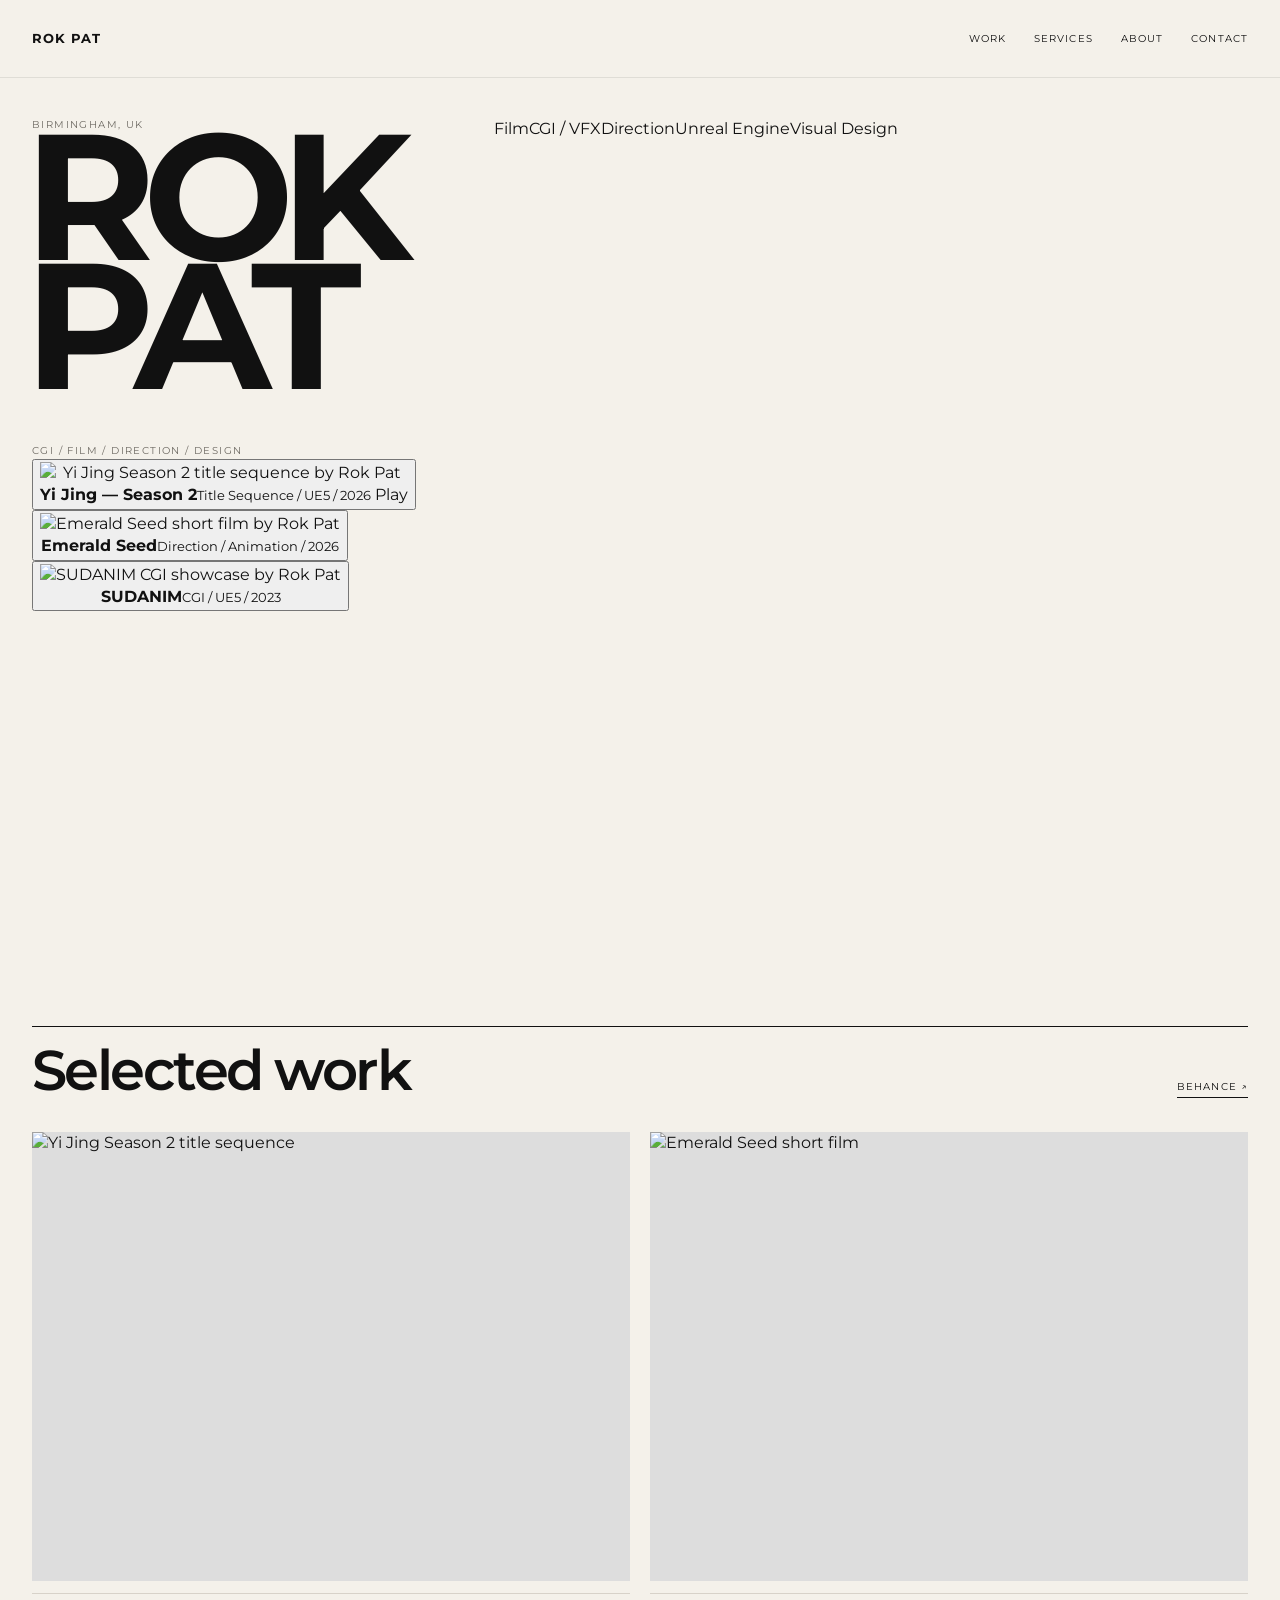
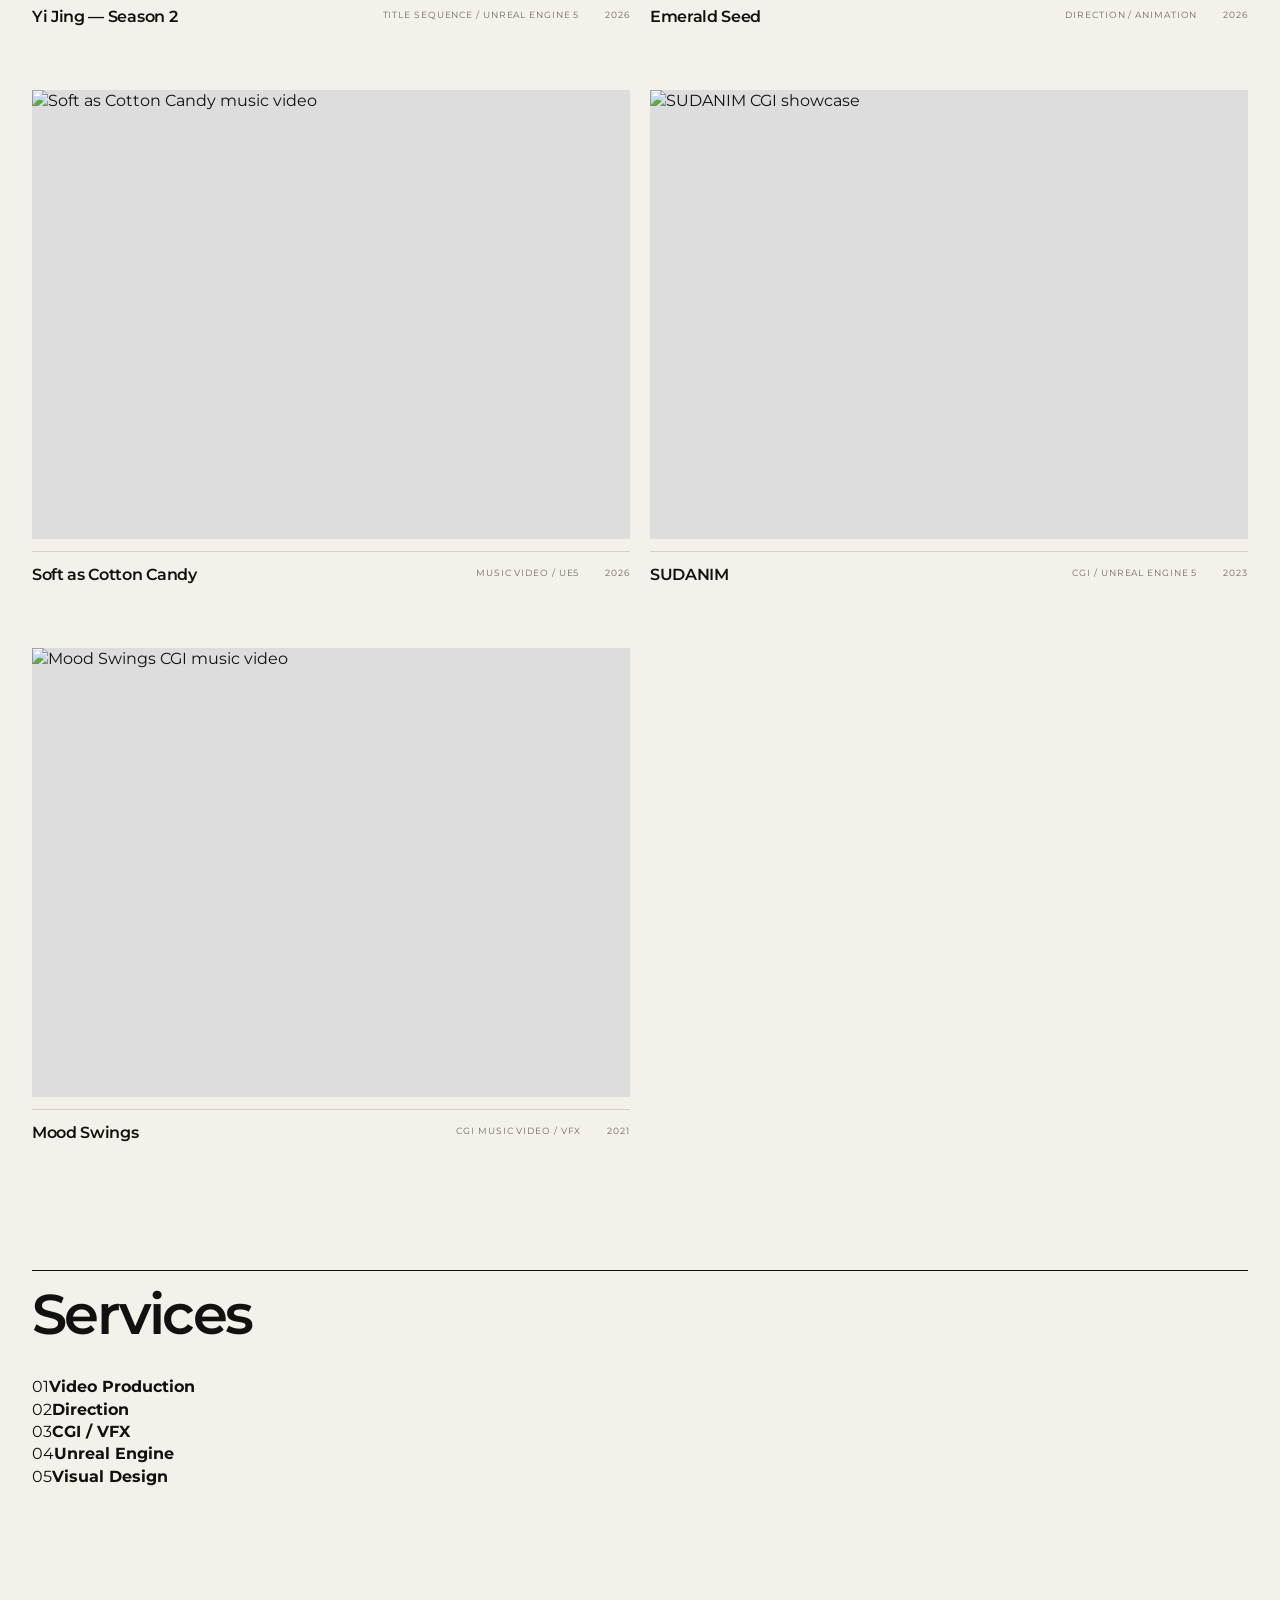
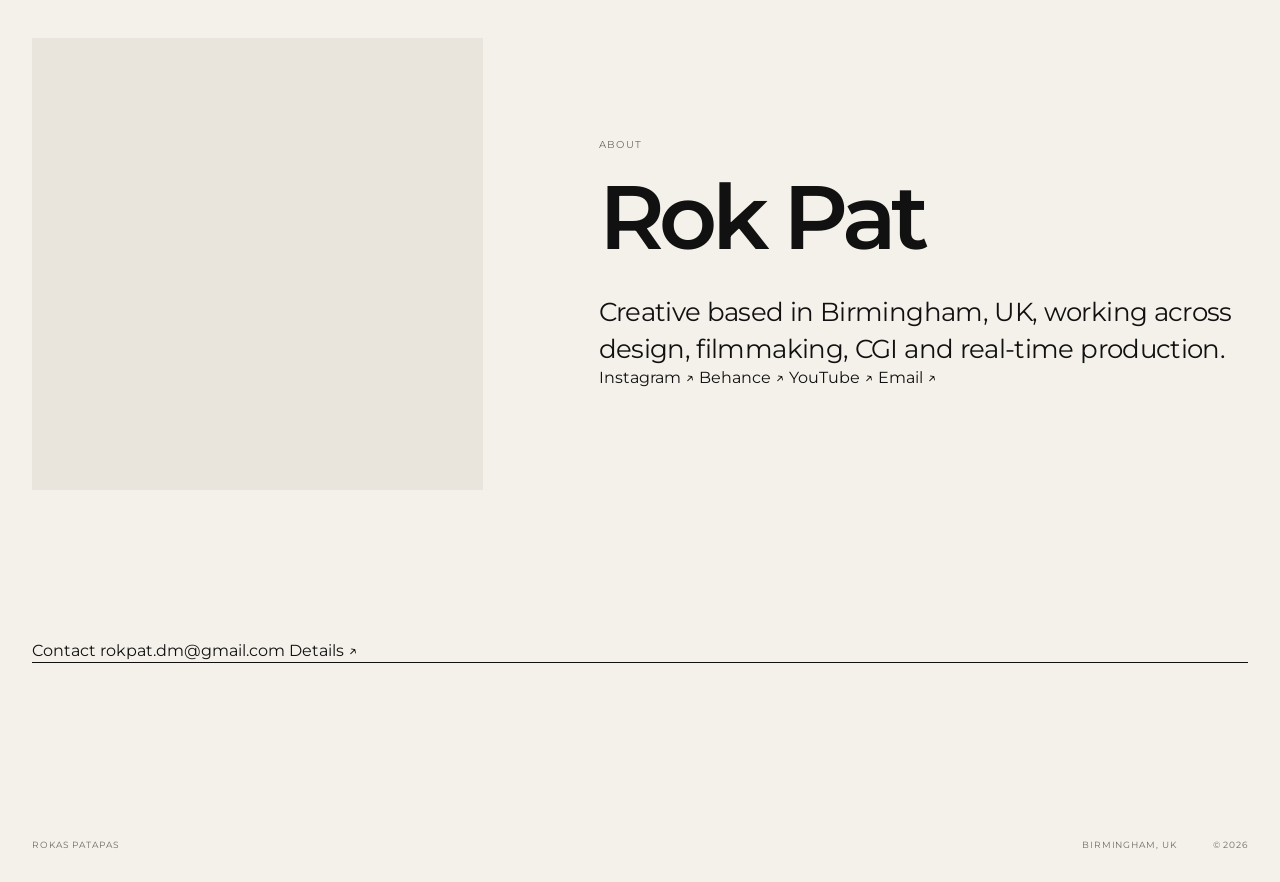
==== commit 5a71e340: "Build adaptive dense portfolio layout" ====
--- a/index.html
+++ b/index.html
@@ -2,7 +2,7 @@
 <html lang="en">
 <head>
   <meta charset="utf-8" />
-  <meta name="viewport" content="width=device-width, initial-scale=1" />
+  <meta name="viewport" content="width=device-width, initial-scale=1, viewport-fit=cover" />
   <meta name="theme-color" content="#f4f1ea" />
   <meta name="description" content="Rok Pat — CGI artist, video producer and director based in Birmingham, UK." />
   <title>Rok Pat</title>
@@ -34,17 +34,35 @@
 
   <main id="top">
     <section class="hero shell">
-      <div class="hero-copy reveal">
-        <p class="location">Birmingham, UK</p>
-        <h1>ROK<br>PAT</h1>
-        <p class="role">CGI / FILM / DIRECTION / DESIGN</p>
+      <div class="hero-grid">
+        <div class="hero-identity reveal">
+          <div>
+            <p class="location">Birmingham, UK</p>
+            <h1>ROK<br>PAT</h1>
+          </div>
+          <p class="role">CGI / FILM / DIRECTION / DESIGN</p>
+        </div>
+
+        <button class="hero-card hero-main reveal" type="button" data-video="c2HpIfrBOyA" data-title="Yi Jing — Season 2">
+          <img src="https://mir-s3-cdn-cf.behance.net/project_modules/max_3840_webp/5ac592246228197.69bffee991458.png" alt="Yi Jing Season 2 title sequence by Rok Pat" />
+          <span class="hero-card-meta"><strong>Yi Jing — Season 2</strong><small>Title Sequence / UE5 / 2026</small></span>
+          <span class="hero-play">Play</span>
+        </button>
+
+        <button class="hero-card hero-side hero-side-a reveal" type="button" data-video="FqLjdEXpmxo" data-title="Emerald Seed">
+          <img src="https://mir-s3-cdn-cf.behance.net/project_modules/max_1200_webp/42f88c246227077.69bff6d96616e.jpg" alt="Emerald Seed short film by Rok Pat" />
+          <span class="hero-card-meta"><strong>Emerald Seed</strong><small>Direction / Animation / 2026</small></span>
+        </button>
+
+        <button class="hero-card hero-side hero-side-b reveal" type="button" data-video="7uKzViVoVRI" data-title="SUDANIM">
+          <img src="https://mir-s3-cdn-cf.behance.net/project_modules/max_3840_webp/b1664a187313013.65859e4f5539f.jpg" alt="SUDANIM CGI showcase by Rok Pat" />
+          <span class="hero-card-meta"><strong>SUDANIM</strong><small>CGI / UE5 / 2023</small></span>
+        </button>
       </div>
 
-      <button class="hero-feature reveal" type="button" data-video="c2HpIfrBOyA" data-title="Yi Jing — Season 2">
-        <img src="https://mir-s3-cdn-cf.behance.net/project_modules/max_3840_webp/5ac592246228197.69bffee991458.png" alt="Yi Jing Season 2 title sequence by Rok Pat" />
-        <span class="feature-label">Yi Jing — Season 2 / 2026</span>
-        <span class="feature-play" aria-hidden="true">Play</span>
-      </button>
+      <div class="discipline-strip" aria-label="Disciplines">
+        <span>Film</span><span>CGI / VFX</span><span>Direction</span><span>Unreal Engine</span><span>Visual Design</span>
+      </div>
     </section>
 
     <section class="work shell" id="work">
@@ -54,93 +72,89 @@
       </div>
 
       <div class="work-grid">
-        <button class="project project-large reveal" type="button" data-video="c2HpIfrBOyA" data-title="Yi Jing — Season 2">
+        <button class="project project-a reveal" type="button" data-video="c2HpIfrBOyA" data-title="Yi Jing — Season 2">
           <div class="project-image">
             <img src="https://mir-s3-cdn-cf.behance.net/project_modules/max_3840_webp/5ac592246228197.69bffee991458.png" alt="Yi Jing Season 2 title sequence" loading="lazy" />
           </div>
-          <div class="project-info">
-            <h3>Yi Jing — Season 2</h3>
-            <span>Title Sequence / Unreal Engine 5</span>
-            <span>2026</span>
-          </div>
+          <div class="project-info"><h3>Yi Jing — Season 2</h3><span>Title Sequence / Unreal Engine 5</span><span>2026</span></div>
         </button>
 
-        <button class="project reveal" type="button" data-video="FqLjdEXpmxo" data-title="Emerald Seed">
+        <button class="project project-b reveal" type="button" data-video="FqLjdEXpmxo" data-title="Emerald Seed">
           <div class="project-image">
             <img src="https://mir-s3-cdn-cf.behance.net/project_modules/max_1200_webp/42f88c246227077.69bff6d96616e.jpg" alt="Emerald Seed short film" loading="lazy" />
           </div>
-          <div class="project-info">
-            <h3>Emerald Seed</h3>
-            <span>Direction / Animation</span>
-            <span>2026</span>
-          </div>
+          <div class="project-info"><h3>Emerald Seed</h3><span>Direction / Animation</span><span>2026</span></div>
         </button>
 
-        <button class="project reveal" type="button" data-video="lWnz9aUGY4c" data-title="Soft as Cotton Candy">
+        <button class="project project-c reveal" type="button" data-video="lWnz9aUGY4c" data-title="Soft as Cotton Candy">
           <div class="project-image">
             <img src="https://mir-s3-cdn-cf.behance.net/project_modules/max_3840_webp/501725246227417.69bff93f886c3.png" alt="Soft as Cotton Candy music video" loading="lazy" />
           </div>
-          <div class="project-info">
-            <h3>Soft as Cotton Candy</h3>
-            <span>Music Video / UE5</span>
-            <span>2026</span>
-          </div>
+          <div class="project-info"><h3>Soft as Cotton Candy</h3><span>Music Video / UE5</span><span>2026</span></div>
         </button>
 
-        <button class="project project-large reveal" type="button" data-video="7uKzViVoVRI" data-title="SUDANIM">
+        <button class="project project-d reveal" type="button" data-video="7uKzViVoVRI" data-title="SUDANIM">
           <div class="project-image">
             <img src="https://mir-s3-cdn-cf.behance.net/project_modules/max_3840_webp/b1664a187313013.65859e4f5539f.jpg" alt="SUDANIM CGI showcase" loading="lazy" />
           </div>
-          <div class="project-info">
-            <h3>SUDANIM</h3>
-            <span>CGI / Unreal Engine 5</span>
-            <span>2023</span>
+          <div class="project-info"><h3>SUDANIM</h3><span>CGI / Unreal Engine 5</span><span>2023</span></div>
+        </button>
+
+        <button class="project project-e reveal" type="button" data-video="ToPW_bGKfCU" data-title="Mood Swings">
+          <div class="project-image">
+            <img src="https://mir-s3-cdn-cf.behance.net/project_modules/max_1200/af4b68115808051.6055465f1c642.jpg" alt="Mood Swings CGI music video" loading="lazy" />
           </div>
+          <div class="project-info"><h3>Mood Swings</h3><span>CGI Music Video / VFX</span><span>2021</span></div>
         </button>
       </div>
     </section>
 
     <section class="services shell" id="services">
-      <div class="section-head reveal">
-        <h2>Services</h2>
-      </div>
-      <div class="service-list">
-        <div class="service-row reveal"><span>01</span><strong>Video Production</strong></div>
-        <div class="service-row reveal"><span>02</span><strong>Direction</strong></div>
-        <div class="service-row reveal"><span>03</span><strong>CGI / VFX</strong></div>
-        <div class="service-row reveal"><span>04</span><strong>Unreal Engine</strong></div>
-        <div class="service-row reveal"><span>05</span><strong>Visual Design</strong></div>
+      <div class="section-head reveal"><h2>Services</h2></div>
+      <div class="service-grid">
+        <div class="service-card reveal"><span>01</span><strong>Video Production</strong></div>
+        <div class="service-card reveal"><span>02</span><strong>Direction</strong></div>
+        <div class="service-card reveal"><span>03</span><strong>CGI / VFX</strong></div>
+        <div class="service-card reveal"><span>04</span><strong>Unreal Engine</strong></div>
+        <div class="service-card reveal"><span>05</span><strong>Visual Design</strong></div>
       </div>
     </section>
 
     <section class="about shell" id="about">
-      <div class="about-image reveal">
-        <img src="assets/rok-pat-portrait.webp" alt="Rok Pat" loading="lazy" />
-      </div>
-      <div class="about-copy reveal">
-        <p class="about-kicker">About</p>
-        <h2>Rok Pat</h2>
-        <p>Creative based in Birmingham, UK, working across design, filmmaking, CGI and real-time production.</p>
-        <div class="about-links">
+      <div class="about-image reveal"><img src="assets/rok-pat-portrait.webp" alt="Rok Pat" loading="lazy" /></div>
+      <div class="about-panel reveal">
+        <div class="about-copy">
+          <p class="about-kicker">About</p>
+          <h2>Rok Pat</h2>
+          <p>Creative based in Birmingham, UK, working across design, filmmaking, CGI and real-time production.</p>
+        </div>
+        <div class="about-meta">
           <a href="https://www.instagram.com/rokpat.vc/" target="_blank" rel="noreferrer">Instagram ↗</a>
           <a href="https://www.behance.net/rokpat" target="_blank" rel="noreferrer">Behance ↗</a>
           <a href="https://www.youtube.com/c/RokPat" target="_blank" rel="noreferrer">YouTube ↗</a>
+          <a href="mailto:rokpat.dm@gmail.com">Email ↗</a>
         </div>
+      </div>
+    </section>
+
+    <section class="contact-band">
+      <div class="shell contact-band-inner">
+        <span>Contact</span>
+        <a href="mailto:rokpat.dm@gmail.com">rokpat.dm@gmail.com</a>
+        <a href="contact.html">Details ↗</a>
       </div>
     </section>
   </main>
 
   <footer class="footer shell">
-    <a class="footer-mail" href="mailto:rokpat.dm@gmail.com">rokpat.dm@gmail.com</a>
     <span>Rokas Patapas</span>
+    <span>Birmingham, UK</span>
     <span id="year"></span>
   </footer>
 
   <dialog class="video-modal" id="video-modal">
     <button class="modal-close" id="modal-close" type="button" aria-label="Close video">Close</button>
-    <div class="video-wrap">
-      <iframe id="video-iframe" title="Rok Pat project video" allow="autoplay; encrypted-media; picture-in-picture" allowfullscreen></iframe>
-    </div>
+    <div class="video-wrap"><iframe id="video-iframe" title="Rok Pat project video" allow="autoplay; encrypted-media; picture-in-picture" allowfullscreen></iframe></div>
     <p id="modal-title"></p>
   </dialog>
 
--- a/style.css
+++ b/style.css
@@ -1,159 +1,128 @@
 :root{
-  --ink:#0b0b0b;
-  --paper:#f1f0ea;
-  --paper-soft:#dbddd5;
-  --accent:#c7d7b9;
-  --line:rgba(241,240,234,.22);
-  --muted:rgba(241,240,234,.62);
-  --sans:"Helvetica Neue",Helvetica,Arial,sans-serif;
-  --ease:cubic-bezier(.2,.75,.25,1);
+  --bg:#f4f1ea;
+  --ink:#111111;
+  --muted:#6f6b64;
+  --line:#d7d2c9;
+  --panel:#e9e4dc;
+  --sans:"Montserrat",Arial,Helvetica,sans-serif;
+  --ease:cubic-bezier(.22,.75,.22,1);
 }
 *{box-sizing:border-box}
-html{scroll-behavior:smooth;background:var(--ink)}
-body{margin:0;background:var(--ink);color:var(--paper);font-family:var(--sans);font-size:16px;line-height:1.3;overflow-x:hidden}
+html{scroll-behavior:smooth;background:var(--bg)}
+body{margin:0;background:var(--bg);color:var(--ink);font-family:var(--sans);font-size:16px;line-height:1.4;overflow-x:hidden}
 body.menu-open,body.modal-open{overflow:hidden}
 a{color:inherit;text-decoration:none}
 button{font:inherit;color:inherit}
 img{display:block;width:100%;height:100%;object-fit:cover}
-::selection{background:var(--accent);color:var(--ink)}
-.page-noise{position:fixed;inset:0;pointer-events:none;z-index:999;opacity:.055;background-image:url("data:image/svg+xml,%3Csvg viewBox='0 0 180 180' xmlns='http://www.w3.org/2000/svg'%3E%3Cfilter id='n'%3E%3CfeTurbulence type='fractalNoise' baseFrequency='.9' numOctaves='4' stitchTiles='stitch'/%3E%3C/filter%3E%3Crect width='100%25' height='100%25' filter='url(%23n)' opacity='.65'/%3E%3C/svg%3E");mix-blend-mode:soft-light}
-.cursor{position:fixed;width:74px;height:74px;border-radius:50%;background:var(--accent);color:var(--ink);display:grid;place-items:center;pointer-events:none;z-index:1200;transform:translate(-50%,-50%) scale(0);transition:transform .22s var(--ease);font-size:10px;font-weight:700;letter-spacing:.12em}
-.cursor.is-visible{transform:translate(-50%,-50%) scale(1)}
-.section-shell{width:min(100% - 64px,1440px);margin-inline:auto}
-.eyebrow{text-transform:uppercase;letter-spacing:.16em;font-size:11px;color:var(--muted);margin:0}
-.reveal{opacity:0;transform:translateY(22px);transition:opacity .85s var(--ease),transform .85s var(--ease)}
+::selection{background:var(--ink);color:var(--bg)}
+.shell{width:min(calc(100% - 64px),1460px);margin-inline:auto}
+.site-header{height:78px;width:100%;padding:0 32px;display:grid;grid-template-columns:1fr auto;align-items:center;position:fixed;top:0;left:0;z-index:100;background:rgba(244,241,234,.94);backdrop-filter:blur(12px);border-bottom:1px solid rgba(17,17,17,.09)}
+.brand{font-weight:700;letter-spacing:.08em;font-size:13px;width:max-content}
+.nav{display:flex;gap:28px;text-transform:uppercase;font-size:10px;letter-spacing:.11em}
+.nav a{position:relative;padding:6px 0}
+.nav a:after{content:"";position:absolute;left:0;bottom:0;width:100%;height:1px;background:currentColor;transform:scaleX(0);transform-origin:right;transition:transform .3s var(--ease)}
+.nav a:hover:after{transform:scaleX(1);transform-origin:left}
+.menu-button{display:none;background:none;border:0;padding:8px;width:38px;height:38px}
+.menu-button span{display:block;height:1px;background:var(--ink);margin:8px 0;transition:transform .3s var(--ease)}
+.mobile-menu{position:fixed;inset:0;background:var(--ink);color:var(--bg);z-index:90;padding:112px 28px 32px;display:flex;flex-direction:column;transform:translateY(-100%);transition:transform .45s var(--ease);pointer-events:none}
+.mobile-menu.is-open{transform:none;pointer-events:auto}
+.mobile-menu a{font-size:clamp(36px,11vw,64px);font-weight:600;letter-spacing:-.045em;border-bottom:1px solid rgba(244,241,234,.2);padding:14px 0}
+.reveal{opacity:0;transform:translateY(18px);transition:opacity .7s var(--ease),transform .7s var(--ease)}
 .reveal.is-visible{opacity:1;transform:none}
-.site-header{position:fixed;top:0;left:0;width:100%;height:84px;padding:0 32px;display:grid;grid-template-columns:1fr auto 1fr;align-items:center;z-index:1000;mix-blend-mode:difference;color:white;transition:background .35s var(--ease),mix-blend-mode .35s var(--ease)}
-.site-header.scrolled{mix-blend-mode:normal;background:rgba(11,11,11,.86);backdrop-filter:blur(14px);border-bottom:1px solid rgba(255,255,255,.08)}
-.brand{display:flex;align-items:center;gap:12px;width:max-content;font-size:12px;font-weight:700;letter-spacing:.13em}
-.brand-mark{width:30px;height:30px}
-.desktop-nav{display:flex;gap:30px;font-size:12px;text-transform:uppercase;letter-spacing:.12em}
-.desktop-nav a,.availability{position:relative}
-.desktop-nav a::after,.availability::after{content:"";position:absolute;left:0;bottom:-5px;width:100%;height:1px;background:currentColor;transform:scaleX(0);transform-origin:right;transition:transform .35s var(--ease)}
-.desktop-nav a:hover::after,.availability:hover::after{transform:scaleX(1);transform-origin:left}
-.availability{justify-self:end;font-size:11px;text-transform:uppercase;letter-spacing:.12em;display:flex;align-items:center;gap:9px}
-.availability i{display:block;width:7px;height:7px;border-radius:50%;background:var(--accent);box-shadow:0 0 0 5px rgba(199,215,185,.12)}
-.menu-button{display:none;background:none;border:0;width:40px;height:40px;padding:8px;justify-self:end}
-.menu-button span{display:block;width:100%;height:1px;background:currentColor;margin:8px 0;transition:transform .3s var(--ease)}
-.mobile-menu{position:fixed;inset:0;background:var(--accent);color:var(--ink);z-index:900;display:flex;flex-direction:column;padding:120px 28px 36px;transform:translateY(-100%);transition:transform .55s var(--ease);pointer-events:none}
-.mobile-menu.is-open{transform:none;pointer-events:auto}
-.mobile-menu>a{font-size:clamp(42px,12vw,70px);font-weight:600;letter-spacing:-.05em;line-height:.95;border-bottom:1px solid rgba(11,11,11,.25);padding:14px 0}
-.mobile-socials{margin-top:auto;display:flex;gap:20px;font-size:12px;text-transform:uppercase;letter-spacing:.1em}
-.hero{height:100svh;min-height:690px;position:relative;overflow:hidden;background:#111}
-.hero-media,.hero-shot,.hero-vignette{position:absolute;inset:0}
-.hero-shot{opacity:0;transform:scale(1.05);transition:opacity 1.2s ease,transform 7s linear}
-.hero-shot.is-active{opacity:1;transform:scale(1)}
-.hero-shot img{filter:saturate(.78) contrast(1.08);object-position:center}
-.hero-vignette{background:linear-gradient(180deg,rgba(0,0,0,.45) 0%,rgba(0,0,0,.05) 36%,rgba(0,0,0,.25) 68%,rgba(0,0,0,.68) 100%),linear-gradient(90deg,rgba(0,0,0,.28),transparent 28%,transparent 70%,rgba(0,0,0,.16));z-index:2}
-.hero-topline{position:absolute;top:114px;left:32px;right:32px;z-index:3;display:flex;justify-content:space-between;text-transform:uppercase;font-size:10px;letter-spacing:.16em;color:rgba(255,255,255,.72)}
-.hero-title{position:absolute;left:28px;right:28px;top:50%;z-index:3;transform:translateY(-52%);font-size:clamp(106px,20vw,360px);font-weight:600;letter-spacing:-.085em;line-height:.68;text-transform:uppercase;pointer-events:none}
-.title-line{overflow:hidden;padding-right:.1em}
-.title-line-right{text-align:right;margin-top:.25em}
-.reveal-word{display:inline-block;transform:translateY(105%);animation:titleIn 1.15s .15s var(--ease) forwards}
-.title-line-right .reveal-word{animation-delay:.28s}
-@keyframes titleIn{to{transform:none}}
-.hero-bottom{position:absolute;left:32px;right:32px;bottom:30px;z-index:3;display:flex;justify-content:space-between;align-items:flex-end}
-.hero-bottom p{margin:0;font-size:11px;text-transform:uppercase;letter-spacing:.13em;color:rgba(255,255,255,.7)}
-.hero-actions{display:flex;align-items:center;gap:24px}
-.text-link,.reel-button{font-size:11px;text-transform:uppercase;letter-spacing:.12em}
-.text-link span{margin-left:9px}
-.reel-button{border:1px solid rgba(255,255,255,.36);background:rgba(0,0,0,.14);backdrop-filter:blur(10px);border-radius:999px;padding:10px 14px 10px 10px;display:flex;align-items:center;gap:10px;cursor:pointer}
-.play-dot{width:28px;height:28px;border-radius:50%;background:var(--paper);color:var(--ink);display:grid;place-items:center;font-size:8px;padding-left:1px}
-.hero-counter{position:absolute;z-index:3;right:32px;top:50%;font-size:10px;letter-spacing:.1em;color:rgba(255,255,255,.65);display:flex;flex-direction:column;align-items:center;gap:3px}
-.hero-counter b{font-weight:400;color:rgba(255,255,255,.3)}
-.statement{padding:145px 0 165px}
-.statement-grid{display:grid;grid-template-columns:1fr 280px;gap:11vw;align-items:end;margin-top:54px}
-.statement-copy{font-size:clamp(42px,6vw,94px);line-height:.98;font-weight:500;letter-spacing:-.052em;margin:0;max-width:1100px}
-.statement-copy em,.contact h2 em{font-style:italic;font-family:Georgia,"Times New Roman",serif;font-weight:400;color:var(--accent)}
-.statement-side{font-size:15px;line-height:1.55;color:var(--muted);margin:0 0 8px}
-.work-section{padding:0 0 160px}
-.work-heading{display:flex;justify-content:space-between;align-items:end;margin-bottom:46px;border-top:1px solid var(--line);padding-top:20px}
-.section-title{font-size:clamp(42px,5.5vw,86px);letter-spacing:-.055em;font-weight:500;line-height:.95;margin:18px 0 0}
-.view-toggle{display:flex;gap:10px;align-items:center;padding-bottom:4px;color:var(--muted);font-size:11px;text-transform:uppercase;letter-spacing:.12em}
-.view-button{background:transparent;border:0;padding:0;color:inherit;cursor:pointer;text-transform:uppercase;letter-spacing:inherit;font-size:inherit}
-.view-button.is-active{color:var(--paper)}
-.projects{width:min(100% - 64px,1440px);margin:auto;display:grid;grid-template-columns:repeat(12,1fr);gap:74px 20px;transition:all .5s var(--ease)}
-.project{cursor:pointer;position:relative}
-.project-hero{grid-column:1/-1}
-.project-wide{grid-column:1/span 8}
-.project-wide:nth-of-type(4){grid-column:5/-1}
-.project-tall{grid-column:8/-1;margin-top:16vw}
-.project-media{position:relative;overflow:hidden;background:#161616}
-.project-hero .project-media{aspect-ratio:16/7}
-.project-wide .project-media{aspect-ratio:16/10}
-.project-tall .project-media{aspect-ratio:4/5}
-.project-media::after{content:"";position:absolute;inset:0;background:rgba(199,215,185,.16);mix-blend-mode:screen;opacity:0;transition:opacity .45s var(--ease)}
-.project-media img{transition:transform .95s var(--ease),filter .6s var(--ease);filter:saturate(.82)}
-.project:hover .project-media img{transform:scale(1.025);filter:saturate(1)}
-.project:hover .project-media::after{opacity:.28}
-.project-meta{display:grid;grid-template-columns:52px 1fr auto;gap:12px;padding-top:14px;border-top:1px solid var(--line);margin-top:12px;align-items:start}
-.project-meta h3{font-size:21px;font-weight:500;letter-spacing:-.025em;margin:0 0 4px}
-.project-meta p,.project-number,.project-year{font-size:10px;text-transform:uppercase;letter-spacing:.12em;color:var(--muted);margin:0}
-.projects.index-view{display:block;border-top:1px solid var(--line)}
-.projects.index-view .project{display:grid;grid-template-columns:70px 1fr 220px 80px;align-items:center;border-bottom:1px solid var(--line);padding:18px 0;margin:0!important;min-height:88px}
-.projects.index-view .project-media{position:fixed;width:360px;height:230px;aspect-ratio:auto;right:7vw;top:50%;transform:translateY(-50%) scale(.94);opacity:0;pointer-events:none;z-index:800;transition:opacity .3s var(--ease),transform .3s var(--ease)}
-.projects.index-view .project:hover .project-media{opacity:1;transform:translateY(-50%) scale(1)}
-.projects.index-view .project-meta{display:contents;border:0;margin:0;padding:0}
-.projects.index-view .project-meta h3{font-size:clamp(28px,3.8vw,58px);letter-spacing:-.05em;margin:0}
-.projects.index-view .project-meta p{text-align:left;font-size:10px}
-.projects.index-view .project-year{text-align:right}
-.about{padding:160px 0 190px;border-top:1px solid var(--line);display:grid;grid-template-columns:1fr 3fr;gap:20px}
-.about-number{font-size:clamp(120px,18vw,300px);font-weight:600;letter-spacing:-.09em;line-height:.75;color:rgba(241,240,234,.06);align-self:start}
-.about-main{max-width:950px;margin-left:auto}
-.about-title{font-size:clamp(48px,7vw,104px);line-height:.92;letter-spacing:-.06em;font-weight:500;margin:32px 0 78px}
-.about-copy{display:grid;grid-template-columns:1fr 1fr;gap:52px;color:var(--muted);font-size:15px;line-height:1.65}
-.about-copy p{margin:0}
-.about-links{display:flex;gap:26px;margin-top:58px;font-size:11px;text-transform:uppercase;letter-spacing:.11em}
-.about-links a{padding-bottom:4px;border-bottom:1px solid rgba(241,240,234,.3)}
-.disciplines{overflow:hidden;border-block:1px solid var(--line);padding:19px 0;background:var(--accent);color:var(--ink)}
-.discipline-track{width:max-content;display:flex;align-items:center;gap:28px;font-size:clamp(28px,4vw,62px);letter-spacing:-.045em;animation:ticker 28s linear infinite}
-.discipline-track i{font-size:.45em;font-style:normal}
-@keyframes ticker{to{transform:translateX(-50%)}}
-.archive{padding:145px 0 170px}
-.archive-heading{display:flex;justify-content:space-between;align-items:end;margin-bottom:55px}
-.archive-note{margin:0;width:330px;color:var(--muted);font-size:13px;line-height:1.5}
-.archive-list{border-top:1px solid var(--line)}
-.archive-row{display:grid;grid-template-columns:90px 1.4fr 1fr 36px;align-items:center;min-height:88px;border-bottom:1px solid var(--line);transition:padding .35s var(--ease),background .35s var(--ease)}
-.archive-row span{font-size:10px;text-transform:uppercase;letter-spacing:.11em;color:var(--muted)}
-.archive-row strong{font-size:clamp(23px,3vw,43px);font-weight:500;letter-spacing:-.04em}
-.archive-row b{font-size:18px;font-weight:400;text-align:right;transition:transform .3s var(--ease)}
-.archive-row:hover{padding-inline:14px;background:rgba(241,240,234,.03)}
-.archive-row:hover b{transform:translate(3px,-3px)}
-.contact{min-height:90svh;position:relative;display:flex;align-items:flex-end;overflow:hidden;border-top:1px solid var(--line)}
-.contact-bg{position:absolute;inset:0;opacity:.25}
-.contact-bg::after{content:"";position:absolute;inset:0;background:linear-gradient(180deg,rgba(11,11,11,.28),var(--ink) 88%)}
-.contact-bg img{filter:grayscale(1) contrast(1.3)}
-.contact-inner{width:min(100% - 64px,1440px);margin:0 auto;position:relative;z-index:2;padding:110px 0 40px}
-.contact h2{font-size:clamp(58px,10vw,164px);line-height:.84;letter-spacing:-.07em;font-weight:500;margin:76px 0 110px}
-.contact-footer{display:flex;align-items:end;justify-content:space-between;border-top:1px solid var(--line);padding-top:20px}
-.contact-footer>a{font-size:clamp(20px,2.2vw,34px);letter-spacing:-.03em}
-.contact-footer div{display:flex;gap:24px;font-size:11px;text-transform:uppercase;letter-spacing:.11em}
-.video-modal{width:100vw;max-width:none;height:100svh;max-height:none;margin:0;border:0;padding:0;background:rgba(5,5,5,.95);color:var(--paper)}
+.hero{min-height:100svh;padding-top:118px;padding-bottom:42px;display:grid;grid-template-columns:minmax(320px,.72fr) 1.28fr;gap:38px;align-items:stretch}
+.hero-copy{display:flex;flex-direction:column;justify-content:flex-end;padding-bottom:10px}
+.location,.role{margin:0;text-transform:uppercase;font-size:10px;letter-spacing:.14em;color:var(--muted)}
+.hero h1{font-size:clamp(92px,14vw,238px);line-height:.72;letter-spacing:-.075em;font-weight:700;margin:auto 0 52px -8px}
+.role{max-width:240px;line-height:1.7}
+.hero-feature{position:relative;overflow:hidden;border:0;background:#111;padding:0;cursor:pointer;text-align:left;min-height:620px}
+.hero-feature:after{content:"";position:absolute;inset:0;background:linear-gradient(180deg,transparent 50%,rgba(0,0,0,.5));pointer-events:none}
+.hero-feature img{transition:transform .85s var(--ease);filter:saturate(.94)}
+.hero-feature:hover img{transform:scale(1.018)}
+.feature-label,.feature-play{position:absolute;z-index:2;bottom:20px;color:white;text-transform:uppercase;font-size:10px;letter-spacing:.12em}
+.feature-label{left:20px}
+.feature-play{right:20px;border-bottom:1px solid rgba(255,255,255,.7);padding-bottom:3px}
+.work,.services{padding:126px 0 0}
+.section-head{border-top:1px solid var(--ink);padding-top:15px;margin-bottom:34px;display:flex;align-items:flex-end;justify-content:space-between}
+.section-head h2{font-size:clamp(34px,4.4vw,68px);line-height:1;font-weight:600;letter-spacing:-.045em;margin:0}
+.section-head a{font-size:10px;text-transform:uppercase;letter-spacing:.11em;border-bottom:1px solid currentColor;padding-bottom:3px}
+.work-grid{display:grid;grid-template-columns:1fr 1fr;gap:62px 20px}
+.project{appearance:none;border:0;background:none;padding:0;text-align:left;cursor:pointer;width:100%}
+.project-large{grid-column:1/-1}
+.project-image{overflow:hidden;background:#ddd}
+.project-large .project-image{aspect-ratio:16/8.2}
+.project:not(.project-large) .project-image{aspect-ratio:4/3}
+.project-image img{transition:transform .7s var(--ease),filter .7s var(--ease)}
+.project:hover .project-image img{transform:scale(1.018);filter:contrast(1.03)}
+.project-info{display:grid;grid-template-columns:minmax(0,1fr) auto auto;gap:26px;border-top:1px solid var(--line);padding-top:12px;margin-top:12px;align-items:start}
+.project-info h3{margin:0;font-size:16px;font-weight:600;letter-spacing:-.02em}
+.project-info span{font-size:9px;letter-spacing:.1em;text-transform:uppercase;color:var(--muted);padding-top:3px}
+.service-list{border-top:1px solid var(--line)}
+.service-row{display:grid;grid-template-columns:84px 1fr;align-items:center;min-height:98px;border-bottom:1px solid var(--line)}
+.service-row span{font-size:9px;letter-spacing:.1em;color:var(--muted)}
+.service-row strong{font-size:clamp(28px,4vw,58px);letter-spacing:-.04em;font-weight:500}
+.about{padding:150px 0;display:grid;grid-template-columns:minmax(320px,.82fr) 1.18fr;gap:9vw;align-items:center}
+.about-image{aspect-ratio:1/1;overflow:hidden;background:var(--panel)}
+.about-image img{object-position:center}
+.about-copy{max-width:720px}
+.about-kicker{margin:0 0 26px;text-transform:uppercase;font-size:10px;letter-spacing:.14em;color:var(--muted)}
+.about-copy h2{margin:0 0 38px;font-size:clamp(48px,7vw,104px);line-height:.86;letter-spacing:-.06em;font-weight:600}
+.about-copy>p:not(.about-kicker){font-size:clamp(18px,2vw,28px);line-height:1.45;letter-spacing:-.025em;margin:0;max-width:660px}
+.about-links{display:flex;gap:24px;flex-wrap:wrap;margin-top:46px}
+.about-links a{font-size:10px;text-transform:uppercase;letter-spacing:.11em;border-bottom:1px solid currentColor;padding-bottom:3px}
+.footer{min-height:220px;border-top:1px solid var(--ink);display:grid;grid-template-columns:1fr auto auto;gap:36px;align-items:end;padding-top:28px;padding-bottom:30px}
+.footer-mail{font-size:clamp(24px,4.2vw,64px);letter-spacing:-.045em;font-weight:500;align-self:center}
+.footer span{font-size:9px;text-transform:uppercase;letter-spacing:.1em;color:var(--muted)}
+.video-modal{width:100vw;max-width:none;height:100svh;max-height:none;border:0;padding:0;margin:0;background:rgba(8,8,8,.98);color:white}
 .video-modal::backdrop{background:rgba(0,0,0,.88)}
-.modal-shell{height:100%;padding:28px 32px;display:flex;flex-direction:column}
-.modal-head{display:flex;justify-content:space-between;align-items:flex-start;margin-bottom:22px;text-transform:uppercase;letter-spacing:.11em;font-size:10px}
-.modal-head div{display:flex;gap:12px;align-items:center}.modal-head span{color:var(--muted)}
-.modal-head strong{font-weight:500}
-.modal-head button{border:0;background:transparent;text-transform:uppercase;letter-spacing:.11em;font-size:10px;cursor:pointer;padding:0}
-.video-frame{flex:1;min-height:0;background:#000}
-.video-frame iframe{width:100%;height:100%;border:0}
+.video-wrap{width:min(calc(100% - 64px),1320px);aspect-ratio:16/9;position:absolute;left:50%;top:50%;transform:translate(-50%,-50%);background:#000}
+.video-wrap iframe{border:0;width:100%;height:100%}
+.modal-close{position:absolute;right:28px;top:26px;z-index:3;background:none;border:0;color:white;text-transform:uppercase;letter-spacing:.12em;font-size:10px;cursor:pointer}
+#modal-title{position:absolute;left:32px;bottom:24px;margin:0;text-transform:uppercase;letter-spacing:.1em;font-size:10px;color:rgba(255,255,255,.6)}
+.contact-page{min-height:100svh;padding-top:78px;display:flex;flex-direction:column}
+.contact-main{flex:1;padding-top:11vh;padding-bottom:70px;display:grid;grid-template-columns:1fr 1fr;gap:48px;align-items:start}
+.contact-title{font-size:clamp(76px,13vw,210px);line-height:.78;letter-spacing:-.075em;font-weight:700;margin:0}
+.contact-details{padding-top:20px;border-top:1px solid var(--ink)}
+.contact-row{display:grid;grid-template-columns:120px 1fr;gap:20px;padding:22px 0;border-bottom:1px solid var(--line)}
+.contact-row span{font-size:9px;text-transform:uppercase;letter-spacing:.11em;color:var(--muted)}
+.contact-row a,.contact-row p{font-size:clamp(17px,2vw,25px);margin:0;letter-spacing:-.025em}
+.contact-row a:hover{text-decoration:underline;text-underline-offset:4px}
+.contact-back{position:fixed;left:32px;bottom:28px;font-size:10px;text-transform:uppercase;letter-spacing:.11em}
 @media (max-width:900px){
-  .site-header{height:72px;padding:0 20px;grid-template-columns:1fr auto}.desktop-nav,.availability{display:none}.menu-button{display:block}.section-shell,.projects,.contact-inner{width:min(100% - 40px,1440px)}
-  .hero{min-height:640px}.hero-topline{top:92px;left:20px;right:20px}.hero-topline span:last-child{display:none}.hero-title{left:18px;right:18px;font-size:clamp(92px,28vw,200px);top:48%;line-height:.72}.hero-bottom{left:20px;right:20px;bottom:22px}.hero-bottom p{display:none}.hero-counter{right:20px}.hero-actions{width:100%;justify-content:space-between}
-  .statement{padding:105px 0 120px}.statement-grid{grid-template-columns:1fr;gap:48px}.statement-copy{font-size:clamp(42px,10vw,72px)}.statement-side{max-width:520px}
-  .work-section{padding-bottom:120px}.work-heading{align-items:end}.view-toggle{padding-bottom:0}.projects{gap:58px 0}.project,.project-hero,.project-wide,.project-wide:nth-of-type(4),.project-tall{grid-column:1/-1;margin-top:0}.project-hero .project-media,.project-wide .project-media,.project-tall .project-media{aspect-ratio:16/10}.project-meta{grid-template-columns:42px 1fr auto}
-  .projects.index-view .project{grid-template-columns:48px 1fr 64px;min-height:78px}.projects.index-view .project-meta p{display:none}.projects.index-view .project-media{display:none}
-  .about{padding:120px 0 135px;grid-template-columns:1fr}.about-number{display:none}.about-title{margin-bottom:52px}.about-copy{gap:30px}.about-main{margin:0}.discipline-track{animation-duration:20s}
-  .archive{padding:110px 0 125px}.archive-heading{align-items:start}.archive-note{width:260px}.archive-row{grid-template-columns:60px 1fr 34px;min-height:78px}.archive-row>span:nth-of-type(2){display:none}
-  .contact{min-height:75svh}.contact h2{margin:62px 0 80px}.contact-footer{align-items:flex-start;gap:30px}.contact-footer div{flex-direction:column;gap:10px}.modal-shell{padding:18px 20px}
+  .shell{width:min(calc(100% - 36px),1460px)}
+  .site-header{height:68px;padding:0 18px}
+  .nav{display:none}
+  .menu-button{display:block;justify-self:end}
+  .hero{min-height:auto;padding-top:96px;padding-bottom:18px;grid-template-columns:1fr;gap:24px}
+  .hero-copy{min-height:350px;padding:0}
+  .hero h1{font-size:clamp(96px,27vw,190px);margin:auto 0 30px -4px}
+  .hero-feature{min-height:auto;aspect-ratio:4/5}
+  .work,.services{padding-top:88px}
+  .work-grid{grid-template-columns:1fr;gap:44px}
+  .project-large{grid-column:auto}
+  .project-large .project-image,.project:not(.project-large) .project-image{aspect-ratio:4/3}
+  .project-info{grid-template-columns:1fr auto;gap:8px 16px}
+  .project-info span:first-of-type{grid-column:1/2}
+  .project-info span:last-child{grid-column:2/3;grid-row:1/2}
+  .service-row{grid-template-columns:50px 1fr;min-height:78px}
+  .about{padding:100px 0;grid-template-columns:1fr;gap:50px}
+  .about-image{width:min(100%,620px)}
+  .footer{grid-template-columns:1fr 1fr;gap:20px;min-height:190px}
+  .footer-mail{grid-column:1/-1}
+  .footer span:last-child{text-align:right}
+  .video-wrap{width:calc(100% - 24px)}
+  .contact-main{padding-top:8vh;grid-template-columns:1fr;gap:64px}
+  .contact-details{padding-top:0}
+  .contact-back{left:18px;bottom:18px}
 }
 @media (max-width:560px){
-  .eyebrow{font-size:10px}.hero-title{font-size:30vw}.title-line-right{margin-top:.3em}.hero-actions{gap:12px}.text-link{font-size:10px}.reel-button{font-size:10px;padding:7px 10px 7px 7px}.play-dot{width:26px;height:26px}
-  .statement-copy{font-size:11vw}.work-heading{margin-bottom:30px}.section-title{font-size:12vw}.view-toggle{font-size:10px}.project-meta h3{font-size:19px}.project-year{display:none}
-  .projects.index-view .project{grid-template-columns:38px 1fr}.projects.index-view .project-year{display:none}.projects.index-view .project-meta h3{font-size:9vw}
-  .about-title{font-size:12vw}.about-copy{grid-template-columns:1fr}.about-links{flex-wrap:wrap;gap:16px 22px}
-  .archive-heading{display:block}.archive-note{width:auto;margin-top:22px;max-width:320px}.archive-row{grid-template-columns:52px 1fr 28px}.archive-row strong{font-size:7vw}
-  .contact h2{font-size:15vw}.contact-footer{display:block}.contact-footer div{margin-top:30px;flex-direction:row}.contact-inner{padding-bottom:28px}
-  .cursor{display:none}
+  .section-head{margin-bottom:24px}
+  .project-info h3{font-size:15px}
+  .about-links{gap:17px}
+  .footer-mail{font-size:24px}
+  .contact-row{grid-template-columns:86px 1fr}
 }
-@media (prefers-reduced-motion:reduce){*{scroll-behavior:auto!important}.reveal{opacity:1;transform:none;transition:none}.reveal-word{transform:none;animation:none}.discipline-track{animation:none}.hero-shot{transition:none;transform:none}.cursor{display:none}}
+@media (prefers-reduced-motion:reduce){
+  html{scroll-behavior:auto}
+  .reveal{opacity:1;transform:none;transition:none}
+  .project-image img,.hero-feature img{transition:none}
+}
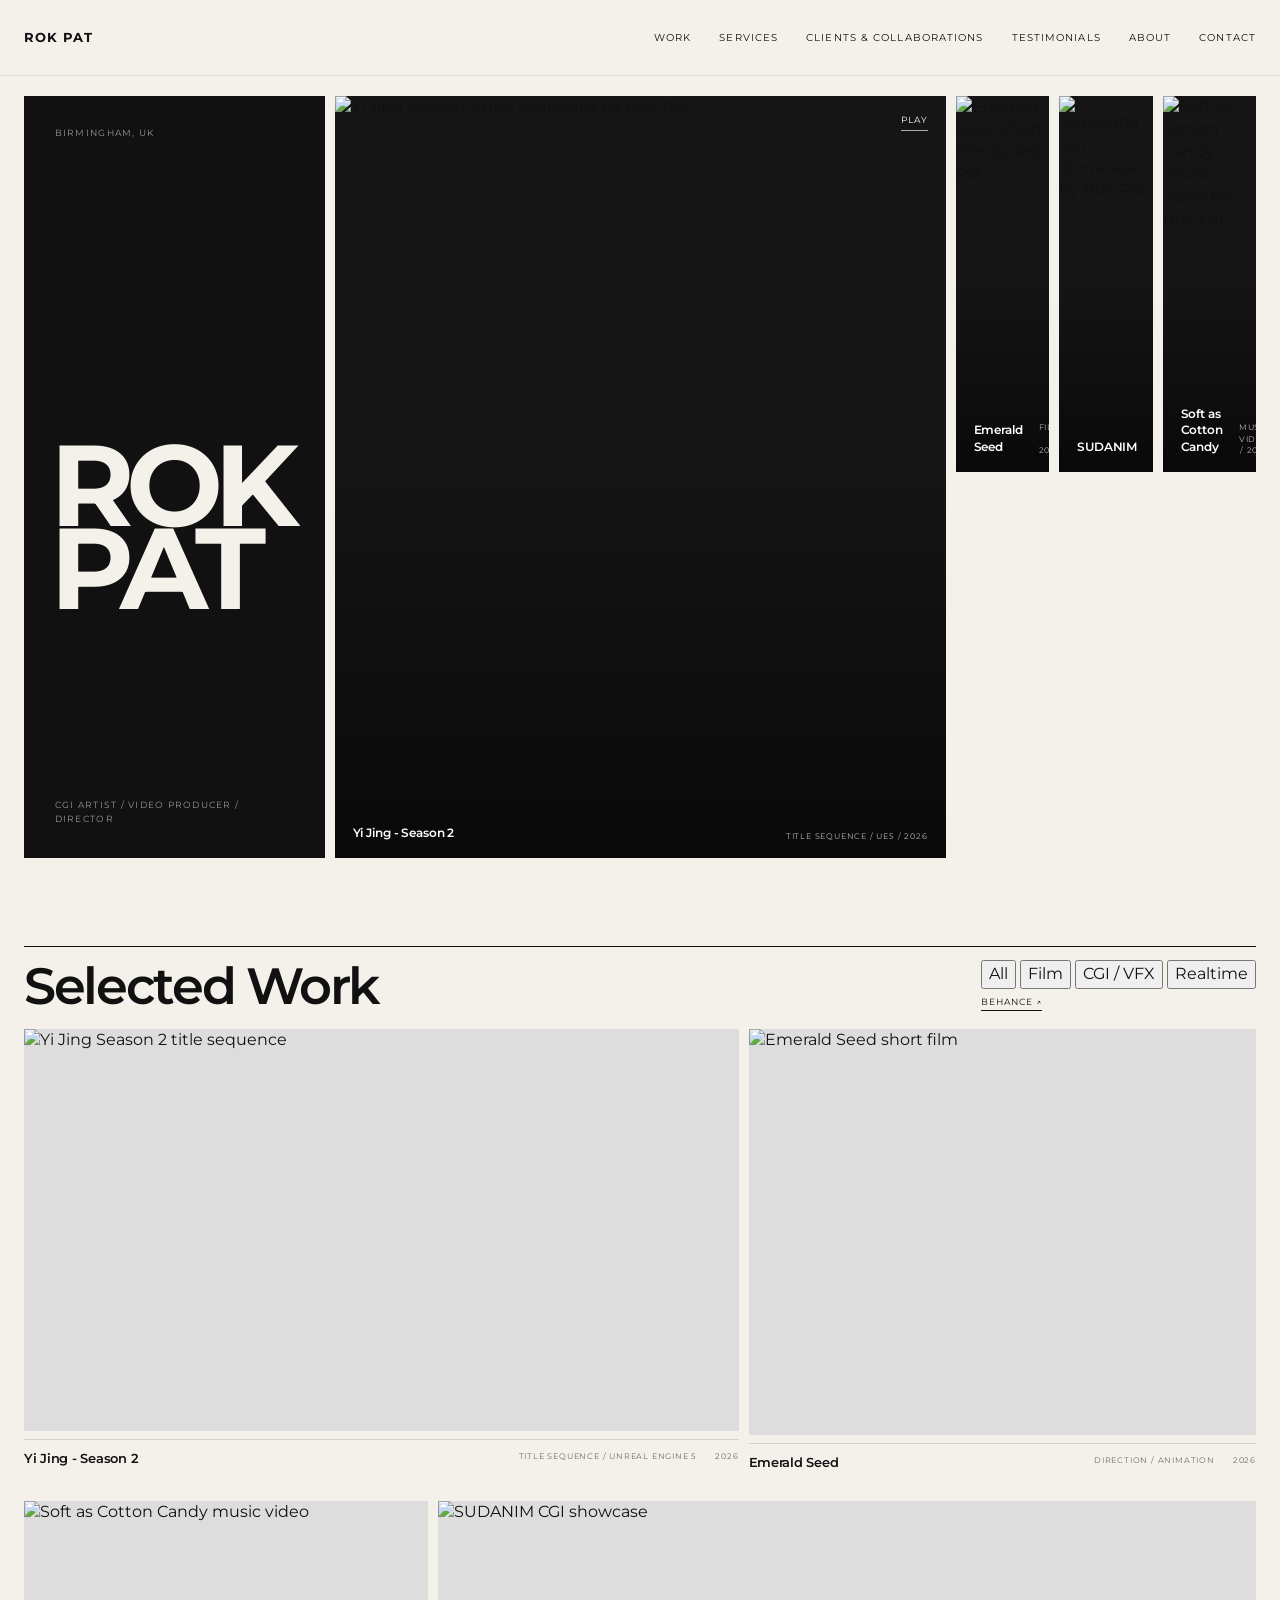
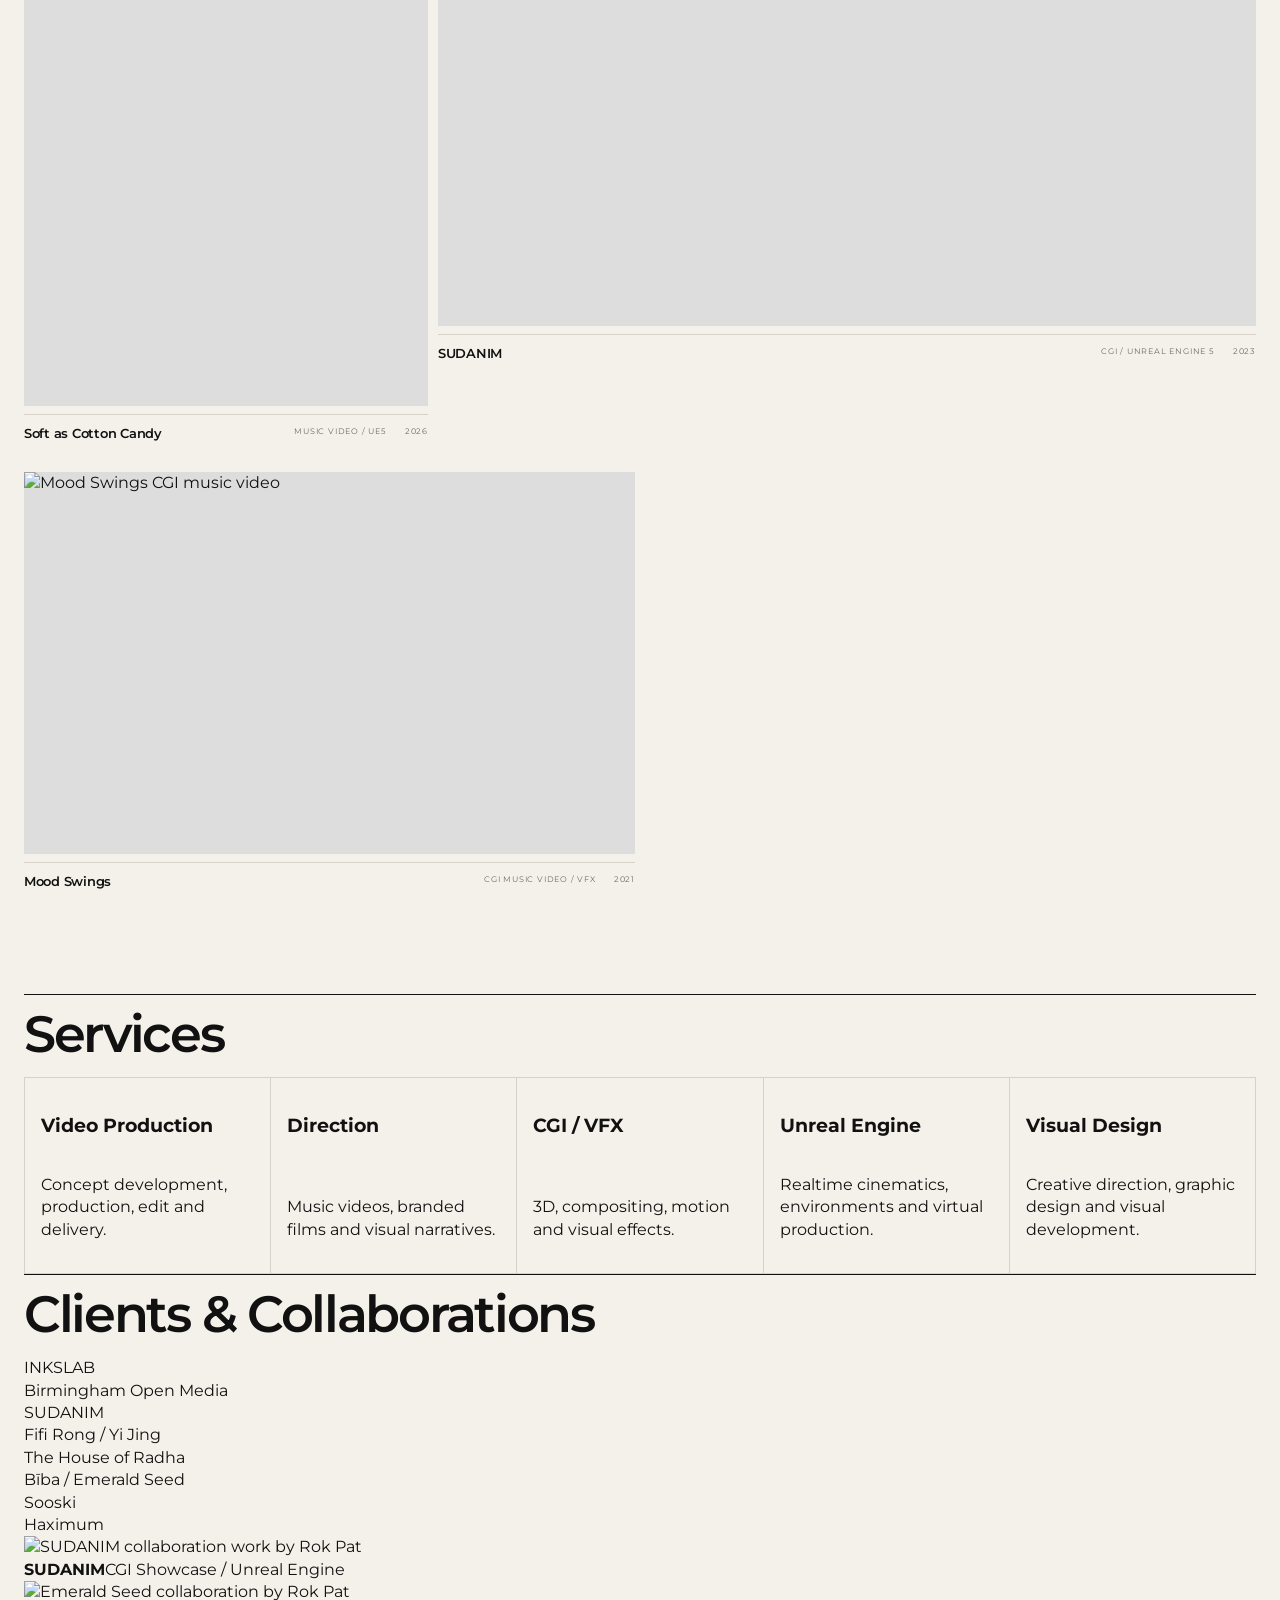
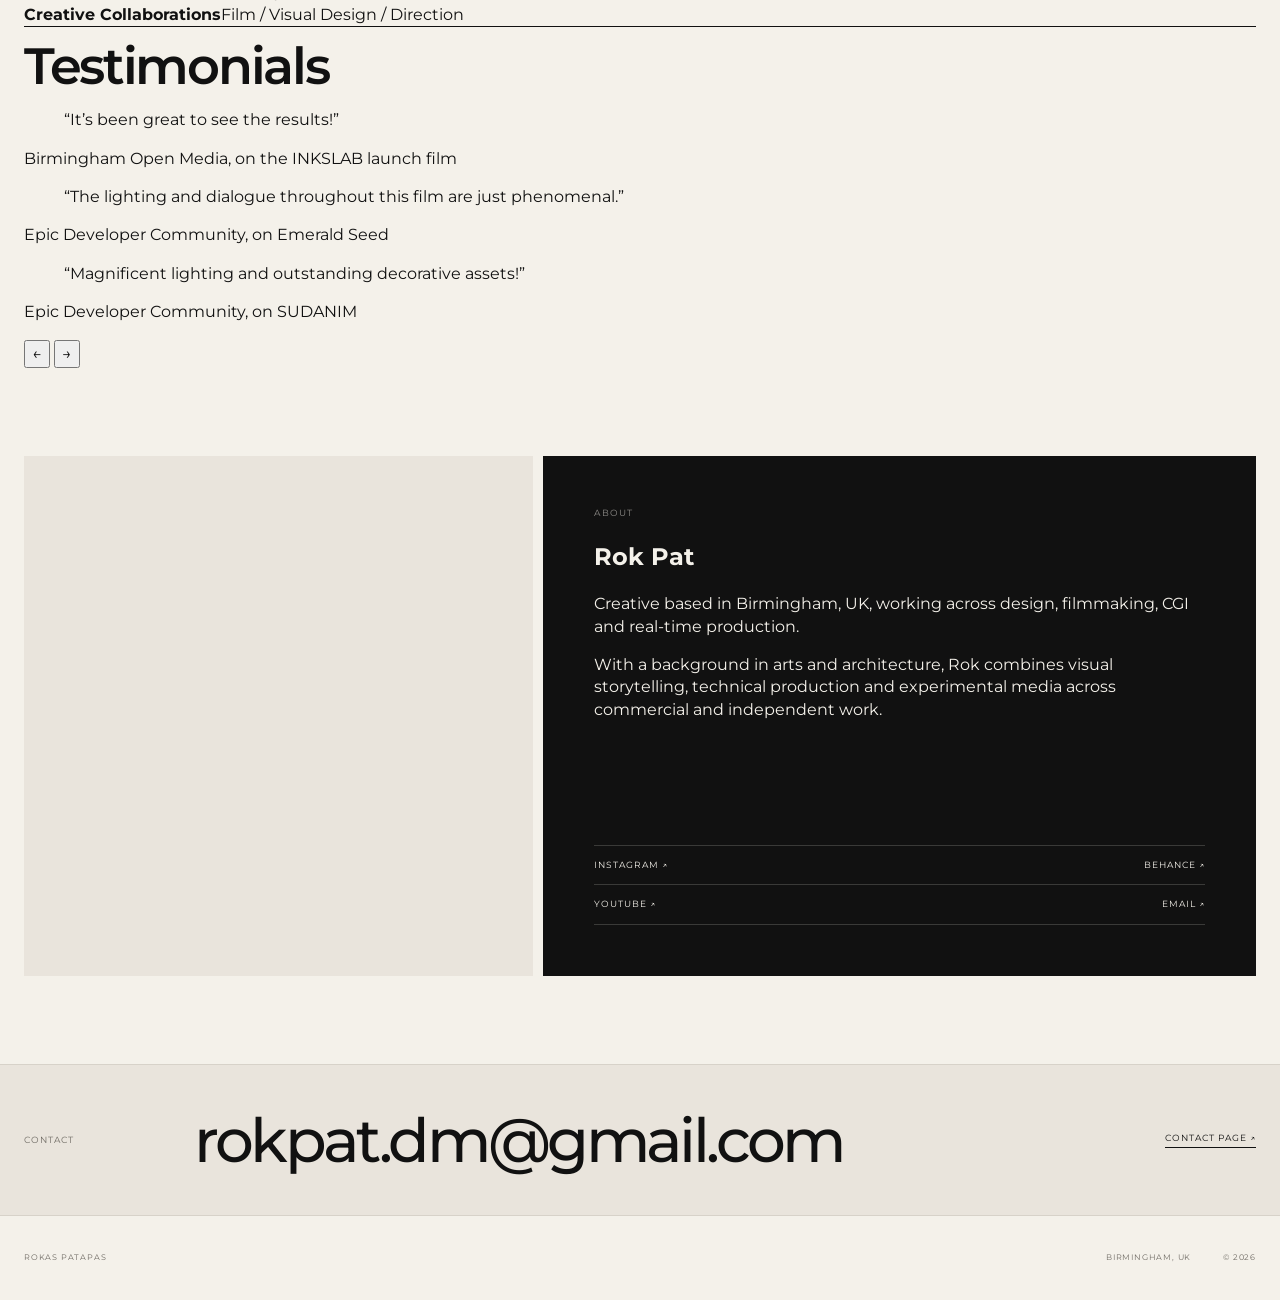
==== commit 4851041a: "Rebuild homepage around Rok Pat current site structure" ====
--- a/index.html
+++ b/index.html
@@ -17,17 +17,19 @@
     <nav class="nav" aria-label="Primary navigation">
       <a href="#work">Work</a>
       <a href="#services">Services</a>
+      <a href="#clients">Clients &amp; Collaborations</a>
+      <a href="#testimonials">Testimonials</a>
       <a href="#about">About</a>
       <a href="contact.html">Contact</a>
     </nav>
-    <button class="menu-button" type="button" aria-label="Open menu" aria-expanded="false">
-      <span></span><span></span>
-    </button>
+    <button class="menu-button" type="button" aria-label="Open menu" aria-expanded="false"><span></span><span></span></button>
   </header>
 
   <div class="mobile-menu" aria-hidden="true">
     <a href="#work">Work</a>
     <a href="#services">Services</a>
+    <a href="#clients">Clients &amp; Collaborations</a>
+    <a href="#testimonials">Testimonials</a>
     <a href="#about">About</a>
     <a href="contact.html">Contact</a>
   </div>
@@ -36,97 +38,144 @@
     <section class="hero shell">
       <div class="hero-grid">
         <div class="hero-identity reveal">
-          <div>
-            <p class="location">Birmingham, UK</p>
-            <h1>ROK<br>PAT</h1>
-          </div>
-          <p class="role">CGI / FILM / DIRECTION / DESIGN</p>
-        </div>
-
-        <button class="hero-card hero-main reveal" type="button" data-video="c2HpIfrBOyA" data-title="Yi Jing — Season 2">
+          <p class="location">Birmingham, UK</p>
+          <h1>ROK<br>PAT</h1>
+          <p class="role">CGI ARTIST / VIDEO PRODUCER / DIRECTOR</p>
+        </div>
+
+        <button class="hero-card hero-main reveal" type="button" data-video="c2HpIfrBOyA" data-title="Yi Jing - Season 2">
           <img src="https://mir-s3-cdn-cf.behance.net/project_modules/max_3840_webp/5ac592246228197.69bffee991458.png" alt="Yi Jing Season 2 title sequence by Rok Pat" />
-          <span class="hero-card-meta"><strong>Yi Jing — Season 2</strong><small>Title Sequence / UE5 / 2026</small></span>
+          <span class="hero-card-meta"><strong>Yi Jing - Season 2</strong><small>Title Sequence / UE5 / 2026</small></span>
           <span class="hero-play">Play</span>
         </button>
 
-        <button class="hero-card hero-side hero-side-a reveal" type="button" data-video="FqLjdEXpmxo" data-title="Emerald Seed">
+        <button class="hero-card hero-small hero-a reveal" type="button" data-video="FqLjdEXpmxo" data-title="Emerald Seed">
           <img src="https://mir-s3-cdn-cf.behance.net/project_modules/max_1200_webp/42f88c246227077.69bff6d96616e.jpg" alt="Emerald Seed short film by Rok Pat" />
-          <span class="hero-card-meta"><strong>Emerald Seed</strong><small>Direction / Animation / 2026</small></span>
-        </button>
-
-        <button class="hero-card hero-side hero-side-b reveal" type="button" data-video="7uKzViVoVRI" data-title="SUDANIM">
+          <span class="hero-card-meta"><strong>Emerald Seed</strong><small>Film / 2026</small></span>
+        </button>
+
+        <button class="hero-card hero-small hero-b reveal" type="button" data-video="7uKzViVoVRI" data-title="SUDANIM">
           <img src="https://mir-s3-cdn-cf.behance.net/project_modules/max_3840_webp/b1664a187313013.65859e4f5539f.jpg" alt="SUDANIM CGI showcase by Rok Pat" />
           <span class="hero-card-meta"><strong>SUDANIM</strong><small>CGI / UE5 / 2023</small></span>
         </button>
-      </div>
-
-      <div class="discipline-strip" aria-label="Disciplines">
-        <span>Film</span><span>CGI / VFX</span><span>Direction</span><span>Unreal Engine</span><span>Visual Design</span>
-      </div>
-    </section>
-
-    <section class="work shell" id="work">
+
+        <button class="hero-card hero-small hero-c reveal" type="button" data-video="lWnz9aUGY4c" data-title="Soft as Cotton Candy">
+          <img src="https://mir-s3-cdn-cf.behance.net/project_modules/max_3840_webp/501725246227417.69bff93f886c3.png" alt="Soft as Cotton Candy music video by Rok Pat" />
+          <span class="hero-card-meta"><strong>Soft as Cotton Candy</strong><small>Music Video / 2026</small></span>
+        </button>
+      </div>
+    </section>
+
+    <section class="work shell section" id="work">
       <div class="section-head reveal">
-        <h2>Selected work</h2>
-        <a href="https://www.behance.net/rokpat" target="_blank" rel="noreferrer">Behance ↗</a>
-      </div>
-
-      <div class="work-grid">
-        <button class="project project-a reveal" type="button" data-video="c2HpIfrBOyA" data-title="Yi Jing — Season 2">
-          <div class="project-image">
-            <img src="https://mir-s3-cdn-cf.behance.net/project_modules/max_3840_webp/5ac592246228197.69bffee991458.png" alt="Yi Jing Season 2 title sequence" loading="lazy" />
+        <h2>Selected Work</h2>
+        <div class="work-tools">
+          <div class="filters" aria-label="Filter work">
+            <button class="filter-button is-active" type="button" data-filter="all">All</button>
+            <button class="filter-button" type="button" data-filter="film">Film</button>
+            <button class="filter-button" type="button" data-filter="cgi">CGI / VFX</button>
+            <button class="filter-button" type="button" data-filter="realtime">Realtime</button>
           </div>
-          <div class="project-info"><h3>Yi Jing — Season 2</h3><span>Title Sequence / Unreal Engine 5</span><span>2026</span></div>
-        </button>
-
-        <button class="project project-b reveal" type="button" data-video="FqLjdEXpmxo" data-title="Emerald Seed">
-          <div class="project-image">
-            <img src="https://mir-s3-cdn-cf.behance.net/project_modules/max_1200_webp/42f88c246227077.69bff6d96616e.jpg" alt="Emerald Seed short film" loading="lazy" />
-          </div>
+          <a href="https://www.behance.net/rokpat" target="_blank" rel="noreferrer">Behance ↗</a>
+        </div>
+      </div>
+
+      <div class="work-grid" id="work-grid">
+        <button class="project project-a reveal" type="button" data-category="cgi realtime" data-video="c2HpIfrBOyA" data-title="Yi Jing - Season 2">
+          <div class="project-image"><img src="https://mir-s3-cdn-cf.behance.net/project_modules/max_3840_webp/5ac592246228197.69bffee991458.png" alt="Yi Jing Season 2 title sequence" loading="lazy" /></div>
+          <div class="project-info"><h3>Yi Jing - Season 2</h3><span>Title Sequence / Unreal Engine 5</span><span>2026</span></div>
+        </button>
+
+        <button class="project project-b reveal" type="button" data-category="film cgi realtime" data-video="FqLjdEXpmxo" data-title="Emerald Seed">
+          <div class="project-image"><img src="https://mir-s3-cdn-cf.behance.net/project_modules/max_1200_webp/42f88c246227077.69bff6d96616e.jpg" alt="Emerald Seed short film" loading="lazy" /></div>
           <div class="project-info"><h3>Emerald Seed</h3><span>Direction / Animation</span><span>2026</span></div>
         </button>
 
-        <button class="project project-c reveal" type="button" data-video="lWnz9aUGY4c" data-title="Soft as Cotton Candy">
-          <div class="project-image">
-            <img src="https://mir-s3-cdn-cf.behance.net/project_modules/max_3840_webp/501725246227417.69bff93f886c3.png" alt="Soft as Cotton Candy music video" loading="lazy" />
-          </div>
+        <button class="project project-c reveal" type="button" data-category="film cgi realtime" data-video="lWnz9aUGY4c" data-title="Soft as Cotton Candy">
+          <div class="project-image"><img src="https://mir-s3-cdn-cf.behance.net/project_modules/max_3840_webp/501725246227417.69bff93f886c3.png" alt="Soft as Cotton Candy music video" loading="lazy" /></div>
           <div class="project-info"><h3>Soft as Cotton Candy</h3><span>Music Video / UE5</span><span>2026</span></div>
         </button>
 
-        <button class="project project-d reveal" type="button" data-video="7uKzViVoVRI" data-title="SUDANIM">
-          <div class="project-image">
-            <img src="https://mir-s3-cdn-cf.behance.net/project_modules/max_3840_webp/b1664a187313013.65859e4f5539f.jpg" alt="SUDANIM CGI showcase" loading="lazy" />
-          </div>
+        <button class="project project-d reveal" type="button" data-category="cgi realtime" data-video="7uKzViVoVRI" data-title="SUDANIM">
+          <div class="project-image"><img src="https://mir-s3-cdn-cf.behance.net/project_modules/max_3840_webp/b1664a187313013.65859e4f5539f.jpg" alt="SUDANIM CGI showcase" loading="lazy" /></div>
           <div class="project-info"><h3>SUDANIM</h3><span>CGI / Unreal Engine 5</span><span>2023</span></div>
         </button>
 
-        <button class="project project-e reveal" type="button" data-video="ToPW_bGKfCU" data-title="Mood Swings">
-          <div class="project-image">
-            <img src="https://mir-s3-cdn-cf.behance.net/project_modules/max_1200/af4b68115808051.6055465f1c642.jpg" alt="Mood Swings CGI music video" loading="lazy" />
-          </div>
+        <button class="project project-e reveal" type="button" data-category="film cgi" data-video="ToPW_bGKfCU" data-title="Mood Swings">
+          <div class="project-image"><img src="https://mir-s3-cdn-cf.behance.net/project_modules/max_1200/af4b68115808051.6055465f1c642.jpg" alt="Mood Swings CGI music video" loading="lazy" /></div>
           <div class="project-info"><h3>Mood Swings</h3><span>CGI Music Video / VFX</span><span>2021</span></div>
         </button>
       </div>
     </section>
 
-    <section class="services shell" id="services">
+    <section class="services shell section" id="services">
       <div class="section-head reveal"><h2>Services</h2></div>
       <div class="service-grid">
-        <div class="service-card reveal"><span>01</span><strong>Video Production</strong></div>
-        <div class="service-card reveal"><span>02</span><strong>Direction</strong></div>
-        <div class="service-card reveal"><span>03</span><strong>CGI / VFX</strong></div>
-        <div class="service-card reveal"><span>04</span><strong>Unreal Engine</strong></div>
-        <div class="service-card reveal"><span>05</span><strong>Visual Design</strong></div>
-      </div>
-    </section>
-
-    <section class="about shell" id="about">
+        <article class="service-card reveal"><h3>Video Production</h3><p>Concept development, production, edit and delivery.</p></article>
+        <article class="service-card reveal"><h3>Direction</h3><p>Music videos, branded films and visual narratives.</p></article>
+        <article class="service-card reveal"><h3>CGI / VFX</h3><p>3D, compositing, motion and visual effects.</p></article>
+        <article class="service-card reveal"><h3>Unreal Engine</h3><p>Realtime cinematics, environments and virtual production.</p></article>
+        <article class="service-card reveal"><h3>Visual Design</h3><p>Creative direction, graphic design and visual development.</p></article>
+      </div>
+    </section>
+
+    <section class="clients shell section" id="clients">
+      <div class="section-head reveal"><h2>Clients &amp; Collaborations</h2></div>
+      <div class="client-grid reveal">
+        <div>INKSLAB</div>
+        <div>Birmingham Open Media</div>
+        <div>SUDANIM</div>
+        <div>Fifi Rong / Yi Jing</div>
+        <div>The House of Radha</div>
+        <div>Bība / Emerald Seed</div>
+        <div>Sooski</div>
+        <div>Haximum</div>
+      </div>
+
+      <div class="collab-grid">
+        <a class="collab-feature reveal" href="https://www.instagram.com/rokpat.vc/" target="_blank" rel="noreferrer">
+          <div class="collab-image"><img src="https://mir-s3-cdn-cf.behance.net/project_modules/max_3840_webp/81df1d187313013.65859e4f578db.jpg" alt="SUDANIM collaboration work by Rok Pat" loading="lazy" /></div>
+          <div class="collab-meta"><strong>SUDANIM</strong><span>CGI Showcase / Unreal Engine</span></div>
+        </a>
+        <a class="collab-feature reveal" href="https://www.thehouseofradha.co.uk/collaborations" target="_blank" rel="noreferrer">
+          <div class="collab-image"><img src="https://mir-s3-cdn-cf.behance.net/project_modules/max_1200_webp/7bb506246227077.69bff6d964fc2.jpg" alt="Emerald Seed collaboration by Rok Pat" loading="lazy" /></div>
+          <div class="collab-meta"><strong>Creative Collaborations</strong><span>Film / Visual Design / Direction</span></div>
+        </a>
+      </div>
+    </section>
+
+    <section class="testimonials section" id="testimonials">
+      <div class="shell">
+        <div class="section-head reveal"><h2>Testimonials</h2></div>
+        <div class="testimonial-stage reveal" aria-live="polite">
+          <article class="testimonial is-active">
+            <blockquote>“It’s been great to see the results!”</blockquote>
+            <p>Birmingham Open Media, on the INKSLAB launch film</p>
+          </article>
+          <article class="testimonial">
+            <blockquote>“The lighting and dialogue throughout this film are just phenomenal.”</blockquote>
+            <p>Epic Developer Community, on Emerald Seed</p>
+          </article>
+          <article class="testimonial">
+            <blockquote>“Magnificent lighting and outstanding decorative assets!”</blockquote>
+            <p>Epic Developer Community, on SUDANIM</p>
+          </article>
+          <div class="testimonial-controls">
+            <button type="button" data-testimonial-prev aria-label="Previous testimonial">←</button>
+            <button type="button" data-testimonial-next aria-label="Next testimonial">→</button>
+          </div>
+        </div>
+      </div>
+    </section>
+
+    <section class="about shell section" id="about">
       <div class="about-image reveal"><img src="assets/rok-pat-portrait.webp" alt="Rok Pat" loading="lazy" /></div>
       <div class="about-panel reveal">
-        <div class="about-copy">
+        <div>
           <p class="about-kicker">About</p>
           <h2>Rok Pat</h2>
           <p>Creative based in Birmingham, UK, working across design, filmmaking, CGI and real-time production.</p>
+          <p class="about-secondary">With a background in arts and architecture, Rok combines visual storytelling, technical production and experimental media across commercial and independent work.</p>
         </div>
         <div class="about-meta">
           <a href="https://www.instagram.com/rokpat.vc/" target="_blank" rel="noreferrer">Instagram ↗</a>
@@ -141,15 +190,13 @@
       <div class="shell contact-band-inner">
         <span>Contact</span>
         <a href="mailto:rokpat.dm@gmail.com">rokpat.dm@gmail.com</a>
-        <a href="contact.html">Details ↗</a>
+        <a href="contact.html">Contact page ↗</a>
       </div>
     </section>
   </main>
 
   <footer class="footer shell">
-    <span>Rokas Patapas</span>
-    <span>Birmingham, UK</span>
-    <span id="year"></span>
+    <span>Rokas Patapas</span><span>Birmingham, UK</span><span id="year"></span>
   </footer>
 
   <dialog class="video-modal" id="video-modal">
--- a/style.css
+++ b/style.css
@@ -6,6 +6,7 @@
   --panel:#e9e4dc;
   --sans:"Montserrat",Arial,Helvetica,sans-serif;
   --ease:cubic-bezier(.22,.75,.22,1);
+  --header:76px;
 }
 *{box-sizing:border-box}
 html{scroll-behavior:smooth;background:var(--bg)}
@@ -15,8 +16,10 @@
 button{font:inherit;color:inherit}
 img{display:block;width:100%;height:100%;object-fit:cover}
 ::selection{background:var(--ink);color:var(--bg)}
-.shell{width:min(calc(100% - 64px),1460px);margin-inline:auto}
-.site-header{height:78px;width:100%;padding:0 32px;display:grid;grid-template-columns:1fr auto;align-items:center;position:fixed;top:0;left:0;z-index:100;background:rgba(244,241,234,.94);backdrop-filter:blur(12px);border-bottom:1px solid rgba(17,17,17,.09)}
+.shell{width:min(calc(100% - 48px),1560px);margin-inline:auto}
+
+.site-header{height:var(--header);width:100%;padding:0 24px;display:grid;grid-template-columns:1fr auto;align-items:center;position:fixed;top:0;left:0;z-index:100;background:rgba(244,241,234,.94);backdrop-filter:blur(12px);border-bottom:1px solid rgba(17,17,17,.09);transition:height .25s var(--ease),box-shadow .25s var(--ease)}
+.site-header.is-scrolled{box-shadow:0 8px 28px rgba(17,17,17,.05)}
 .brand{font-weight:700;letter-spacing:.08em;font-size:13px;width:max-content}
 .nav{display:flex;gap:28px;text-transform:uppercase;font-size:10px;letter-spacing:.11em}
 .nav a{position:relative;padding:6px 0}
@@ -27,102 +30,223 @@
 .mobile-menu{position:fixed;inset:0;background:var(--ink);color:var(--bg);z-index:90;padding:112px 28px 32px;display:flex;flex-direction:column;transform:translateY(-100%);transition:transform .45s var(--ease);pointer-events:none}
 .mobile-menu.is-open{transform:none;pointer-events:auto}
 .mobile-menu a{font-size:clamp(36px,11vw,64px);font-weight:600;letter-spacing:-.045em;border-bottom:1px solid rgba(244,241,234,.2);padding:14px 0}
-.reveal{opacity:0;transform:translateY(18px);transition:opacity .7s var(--ease),transform .7s var(--ease)}
+
+.reveal{opacity:0;transform:translateY(16px);transition:opacity .65s var(--ease),transform .65s var(--ease)}
 .reveal.is-visible{opacity:1;transform:none}
-.hero{min-height:100svh;padding-top:118px;padding-bottom:42px;display:grid;grid-template-columns:minmax(320px,.72fr) 1.28fr;gap:38px;align-items:stretch}
-.hero-copy{display:flex;flex-direction:column;justify-content:flex-end;padding-bottom:10px}
-.location,.role{margin:0;text-transform:uppercase;font-size:10px;letter-spacing:.14em;color:var(--muted)}
-.hero h1{font-size:clamp(92px,14vw,238px);line-height:.72;letter-spacing:-.075em;font-weight:700;margin:auto 0 52px -8px}
-.role{max-width:240px;line-height:1.7}
-.hero-feature{position:relative;overflow:hidden;border:0;background:#111;padding:0;cursor:pointer;text-align:left;min-height:620px}
-.hero-feature:after{content:"";position:absolute;inset:0;background:linear-gradient(180deg,transparent 50%,rgba(0,0,0,.5));pointer-events:none}
-.hero-feature img{transition:transform .85s var(--ease);filter:saturate(.94)}
-.hero-feature:hover img{transform:scale(1.018)}
-.feature-label,.feature-play{position:absolute;z-index:2;bottom:20px;color:white;text-transform:uppercase;font-size:10px;letter-spacing:.12em}
-.feature-label{left:20px}
-.feature-play{right:20px;border-bottom:1px solid rgba(255,255,255,.7);padding-bottom:3px}
-.work,.services{padding:126px 0 0}
-.section-head{border-top:1px solid var(--ink);padding-top:15px;margin-bottom:34px;display:flex;align-items:flex-end;justify-content:space-between}
-.section-head h2{font-size:clamp(34px,4.4vw,68px);line-height:1;font-weight:600;letter-spacing:-.045em;margin:0}
-.section-head a{font-size:10px;text-transform:uppercase;letter-spacing:.11em;border-bottom:1px solid currentColor;padding-bottom:3px}
-.work-grid{display:grid;grid-template-columns:1fr 1fr;gap:62px 20px}
-.project{appearance:none;border:0;background:none;padding:0;text-align:left;cursor:pointer;width:100%}
-.project-large{grid-column:1/-1}
+
+.hero{padding-top:calc(var(--header) + 20px)}
+.hero-grid{height:calc(100dvh - var(--header) - 62px);min-height:590px;max-height:900px;display:grid;grid-template-columns:repeat(12,minmax(0,1fr));grid-template-rows:1fr 1fr;gap:10px}
+.hero-identity{grid-column:1/4;grid-row:1/3;background:var(--ink);color:var(--bg);padding:clamp(22px,2.4vw,42px);display:flex;flex-direction:column;justify-content:space-between;overflow:hidden}
+.location,.role{margin:0;text-transform:uppercase;font-size:9px;letter-spacing:.14em;color:rgba(244,241,234,.6)}
+.hero-identity h1{font-size:clamp(76px,9vw,162px);line-height:.72;letter-spacing:-.075em;font-weight:700;margin:clamp(70px,13vh,150px) 0 0 -5px}
+.role{line-height:1.65;max-width:220px}
+.hero-card{position:relative;overflow:hidden;border:0;padding:0;background:#151515;cursor:pointer;text-align:left;min-width:0}
+.hero-main{grid-column:4/10;grid-row:1/3}
+.hero-side-a{grid-column:10/13;grid-row:1/2}
+.hero-side-b{grid-column:10/13;grid-row:2/3}
+.hero-card:after{content:"";position:absolute;inset:0;background:linear-gradient(180deg,transparent 48%,rgba(0,0,0,.58));pointer-events:none}
+.hero-card img{transition:transform .75s var(--ease),filter .75s var(--ease);filter:saturate(.92)}
+.hero-card:hover img{transform:scale(1.022);filter:saturate(1)}
+.hero-card-meta{position:absolute;left:18px;right:18px;bottom:16px;z-index:2;color:white;display:flex;justify-content:space-between;align-items:flex-end;gap:16px}
+.hero-card-meta strong{font-size:12px;font-weight:600;letter-spacing:-.01em}
+.hero-card-meta small{font-size:8px;text-transform:uppercase;letter-spacing:.1em;color:rgba(255,255,255,.7);text-align:right}
+.hero-side .hero-card-meta{display:block}
+.hero-side .hero-card-meta small{display:block;text-align:left;margin-top:4px}
+.hero-play{position:absolute;top:18px;right:18px;z-index:2;color:#fff;font-size:9px;text-transform:uppercase;letter-spacing:.11em;border-bottom:1px solid rgba(255,255,255,.65);padding-bottom:3px}
+.discipline-strip{height:42px;display:grid;grid-template-columns:repeat(5,1fr);align-items:center;border-bottom:1px solid var(--ink);text-transform:uppercase;font-size:8px;letter-spacing:.12em;color:var(--muted)}
+.discipline-strip span{text-align:center;border-right:1px solid var(--line)}
+.discipline-strip span:first-child{text-align:left}
+.discipline-strip span:last-child{border-right:0;text-align:right}
+
+.work,.services{padding-top:88px}
+.section-head{border-top:1px solid var(--ink);padding-top:13px;margin-bottom:18px;display:flex;align-items:flex-end;justify-content:space-between}
+.section-head h2{font-size:clamp(34px,4vw,64px);line-height:1;font-weight:600;letter-spacing:-.045em;margin:0}
+.section-head a{font-size:9px;text-transform:uppercase;letter-spacing:.11em;border-bottom:1px solid currentColor;padding-bottom:3px}
+
+.work-grid{display:grid;grid-template-columns:repeat(12,minmax(0,1fr));gap:14px 10px;align-items:start}
+.project{appearance:none;border:0;background:none;padding:0;text-align:left;cursor:pointer;width:100%;min-width:0}
+.project-a{grid-column:1/8}
+.project-b{grid-column:8/13}
+.project-c{grid-column:1/5}
+.project-d{grid-column:5/13}
+.project-e{grid-column:1/7}
 .project-image{overflow:hidden;background:#ddd}
-.project-large .project-image{aspect-ratio:16/8.2}
-.project:not(.project-large) .project-image{aspect-ratio:4/3}
-.project-image img{transition:transform .7s var(--ease),filter .7s var(--ease)}
-.project:hover .project-image img{transform:scale(1.018);filter:contrast(1.03)}
-.project-info{display:grid;grid-template-columns:minmax(0,1fr) auto auto;gap:26px;border-top:1px solid var(--line);padding-top:12px;margin-top:12px;align-items:start}
-.project-info h3{margin:0;font-size:16px;font-weight:600;letter-spacing:-.02em}
-.project-info span{font-size:9px;letter-spacing:.1em;text-transform:uppercase;color:var(--muted);padding-top:3px}
-.service-list{border-top:1px solid var(--line)}
-.service-row{display:grid;grid-template-columns:84px 1fr;align-items:center;min-height:98px;border-bottom:1px solid var(--line)}
-.service-row span{font-size:9px;letter-spacing:.1em;color:var(--muted)}
-.service-row strong{font-size:clamp(28px,4vw,58px);letter-spacing:-.04em;font-weight:500}
-.about{padding:150px 0;display:grid;grid-template-columns:minmax(320px,.82fr) 1.18fr;gap:9vw;align-items:center}
-.about-image{aspect-ratio:1/1;overflow:hidden;background:var(--panel)}
+.project-a .project-image{aspect-ratio:16/9}
+.project-b .project-image{aspect-ratio:5/4}
+.project-c .project-image{aspect-ratio:4/5}
+.project-d .project-image{aspect-ratio:16/8.3}
+.project-e .project-image{aspect-ratio:16/10}
+.project-image img{transition:transform .65s var(--ease),filter .65s var(--ease);filter:saturate(.94)}
+.project:hover .project-image img{transform:scale(1.018);filter:saturate(1) contrast(1.02)}
+.project-info{display:grid;grid-template-columns:minmax(0,1fr) auto auto;gap:18px;border-top:1px solid var(--line);padding-top:9px;margin-top:8px;align-items:start;min-height:44px}
+.project-info h3{margin:0;font-size:13px;font-weight:600;letter-spacing:-.02em}
+.project-info span{font-size:8px;letter-spacing:.1em;text-transform:uppercase;color:var(--muted);padding-top:2px}
+
+.service-grid{display:grid;grid-template-columns:repeat(5,minmax(0,1fr));border-top:1px solid var(--line);border-left:1px solid var(--line)}
+.service-card{min-height:150px;padding:16px;display:flex;flex-direction:column;justify-content:space-between;border-right:1px solid var(--line);border-bottom:1px solid var(--line)}
+.service-card span{font-size:8px;letter-spacing:.11em;color:var(--muted)}
+.service-card strong{font-size:clamp(18px,1.8vw,28px);line-height:1.05;letter-spacing:-.035em;font-weight:500;max-width:180px}
+
+.about{padding:88px 0;display:grid;grid-template-columns:5fr 7fr;gap:10px}
+.about-image{min-height:520px;max-height:720px;overflow:hidden;background:var(--panel)}
 .about-image img{object-position:center}
-.about-copy{max-width:720px}
-.about-kicker{margin:0 0 26px;text-transform:uppercase;font-size:10px;letter-spacing:.14em;color:var(--muted)}
-.about-copy h2{margin:0 0 38px;font-size:clamp(48px,7vw,104px);line-height:.86;letter-spacing:-.06em;font-weight:600}
-.about-copy>p:not(.about-kicker){font-size:clamp(18px,2vw,28px);line-height:1.45;letter-spacing:-.025em;margin:0;max-width:660px}
-.about-links{display:flex;gap:24px;flex-wrap:wrap;margin-top:46px}
-.about-links a{font-size:10px;text-transform:uppercase;letter-spacing:.11em;border-bottom:1px solid currentColor;padding-bottom:3px}
-.footer{min-height:220px;border-top:1px solid var(--ink);display:grid;grid-template-columns:1fr auto auto;gap:36px;align-items:end;padding-top:28px;padding-bottom:30px}
-.footer-mail{font-size:clamp(24px,4.2vw,64px);letter-spacing:-.045em;font-weight:500;align-self:center}
-.footer span{font-size:9px;text-transform:uppercase;letter-spacing:.1em;color:var(--muted)}
-.video-modal{width:100vw;max-width:none;height:100svh;max-height:none;border:0;padding:0;margin:0;background:rgba(8,8,8,.98);color:white}
+.about-panel{background:var(--ink);color:var(--bg);padding:clamp(28px,4vw,68px);display:flex;flex-direction:column;justify-content:space-between;min-height:520px}
+.about-kicker{margin:0 0 18px;text-transform:uppercase;font-size:9px;letter-spacing:.14em;color:rgba(244,241,234,.55)}
+.about-copy h2{margin:0 0 24px;font-size:clamp(54px,7vw,112px);line-height:.84;letter-spacing:-.065em;font-weight:600}
+.about-copy>p:not(.about-kicker){font-size:clamp(17px,1.7vw,26px);line-height:1.45;letter-spacing:-.025em;margin:0;max-width:680px;color:rgba(244,241,234,.82)}
+.about-meta{display:grid;grid-template-columns:repeat(2,minmax(0,1fr));gap:0;border-top:1px solid rgba(244,241,234,.18);margin-top:50px}
+.about-meta a{padding:13px 0;border-bottom:1px solid rgba(244,241,234,.18);font-size:9px;text-transform:uppercase;letter-spacing:.11em}
+.about-meta a:nth-child(even){text-align:right}
+
+.contact-band{background:var(--panel);border-block:1px solid var(--line)}
+.contact-band-inner{min-height:150px;display:grid;grid-template-columns:140px 1fr auto;gap:30px;align-items:center}
+.contact-band-inner>span,.contact-band-inner>a:last-child{font-size:9px;text-transform:uppercase;letter-spacing:.11em;color:var(--muted)}
+.contact-band-inner>a:nth-child(2){font-size:clamp(24px,4.8vw,72px);letter-spacing:-.055em;font-weight:500;overflow-wrap:anywhere}
+.contact-band-inner>a:last-child{border-bottom:1px solid currentColor;padding-bottom:3px;color:var(--ink)}
+
+.footer{min-height:84px;display:grid;grid-template-columns:1fr auto auto;gap:32px;align-items:center}
+.footer span{font-size:8px;text-transform:uppercase;letter-spacing:.1em;color:var(--muted)}
+
+.video-modal{width:100vw;max-width:none;height:100dvh;max-height:none;border:0;padding:0;margin:0;background:rgba(8,8,8,.98);color:white}
 .video-modal::backdrop{background:rgba(0,0,0,.88)}
 .video-wrap{width:min(calc(100% - 64px),1320px);aspect-ratio:16/9;position:absolute;left:50%;top:50%;transform:translate(-50%,-50%);background:#000}
 .video-wrap iframe{border:0;width:100%;height:100%}
 .modal-close{position:absolute;right:28px;top:26px;z-index:3;background:none;border:0;color:white;text-transform:uppercase;letter-spacing:.12em;font-size:10px;cursor:pointer}
 #modal-title{position:absolute;left:32px;bottom:24px;margin:0;text-transform:uppercase;letter-spacing:.1em;font-size:10px;color:rgba(255,255,255,.6)}
-.contact-page{min-height:100svh;padding-top:78px;display:flex;flex-direction:column}
-.contact-main{flex:1;padding-top:11vh;padding-bottom:70px;display:grid;grid-template-columns:1fr 1fr;gap:48px;align-items:start}
+
+.contact-page{min-height:100dvh;padding-top:var(--header);display:flex;flex-direction:column}
+.contact-main{flex:1;padding-top:8vh;padding-bottom:70px;display:grid;grid-template-columns:1fr 1fr;gap:48px;align-items:start}
 .contact-title{font-size:clamp(76px,13vw,210px);line-height:.78;letter-spacing:-.075em;font-weight:700;margin:0}
 .contact-details{padding-top:20px;border-top:1px solid var(--ink)}
-.contact-row{display:grid;grid-template-columns:120px 1fr;gap:20px;padding:22px 0;border-bottom:1px solid var(--line)}
+.contact-row{display:grid;grid-template-columns:120px 1fr;gap:20px;padding:20px 0;border-bottom:1px solid var(--line)}
 .contact-row span{font-size:9px;text-transform:uppercase;letter-spacing:.11em;color:var(--muted)}
 .contact-row a,.contact-row p{font-size:clamp(17px,2vw,25px);margin:0;letter-spacing:-.025em}
 .contact-row a:hover{text-decoration:underline;text-underline-offset:4px}
-.contact-back{position:fixed;left:32px;bottom:28px;font-size:10px;text-transform:uppercase;letter-spacing:.11em}
-@media (max-width:900px){
-  .shell{width:min(calc(100% - 36px),1460px)}
-  .site-header{height:68px;padding:0 18px}
+.contact-back{position:fixed;left:24px;bottom:24px;font-size:9px;text-transform:uppercase;letter-spacing:.11em}
+
+/* Large monitors */
+@media (min-width:1600px){
+  :root{--header:80px}
+  .shell{width:min(calc(100% - 72px),1780px)}
+  .hero-grid{max-height:980px;gap:12px}
+  .hero-identity h1{font-size:clamp(120px,8.4vw,180px)}
+  .hero-card-meta strong{font-size:13px}
+  .work-grid{gap:16px 12px}
+  .service-card{min-height:170px}
+}
+
+/* Tablet / small laptop */
+@media (min-width:768px) and (max-width:1199px){
+  :root{--header:70px}
+  .shell{width:min(calc(100% - 32px),1160px)}
+  .site-header{height:var(--header);padding:0 16px}
+  .hero{padding-top:calc(var(--header) + 14px)}
+  .hero-grid{height:auto;min-height:0;max-height:none;grid-template-columns:repeat(8,minmax(0,1fr));grid-template-rows:240px 250px;gap:8px}
+  .hero-identity{grid-column:1/4;grid-row:1/2;padding:22px}
+  .hero-identity h1{font-size:clamp(72px,10vw,108px);margin:34px 0 0 -3px}
+  .role{font-size:8px}
+  .hero-main{grid-column:4/9;grid-row:1/3}
+  .hero-side-a{grid-column:1/3;grid-row:2/3}
+  .hero-side-b{grid-column:3/4;grid-row:2/3}
+  .hero-side .hero-card-meta{left:10px;right:10px;bottom:10px}
+  .hero-side .hero-card-meta strong{font-size:9px}
+  .hero-side .hero-card-meta small{display:none}
+  .hero-card-meta{left:14px;right:14px;bottom:13px}
+  .discipline-strip{height:40px;font-size:7px}
+  .work,.services{padding-top:66px}
+  .section-head{margin-bottom:14px}
+  .work-grid{gap:12px 8px}
+  .project-a{grid-column:1/8}
+  .project-b{grid-column:8/13}
+  .project-c{grid-column:1/6}
+  .project-d{grid-column:6/13}
+  .project-e{grid-column:1/7}
+  .project-info{grid-template-columns:1fr auto;gap:5px 12px}
+  .project-info h3{font-size:11px}
+  .project-info span:first-of-type{grid-column:1/2}
+  .project-info span:last-child{grid-column:2/3;grid-row:1/2}
+  .service-grid{grid-template-columns:repeat(3,1fr)}
+  .service-card{min-height:125px}
+  .about{grid-template-columns:1fr 1fr;padding:66px 0}
+  .about-image,.about-panel{min-height:430px}
+  .about-panel{padding:32px}
+  .about-copy h2{font-size:clamp(54px,8vw,82px)}
+  .about-copy>p:not(.about-kicker){font-size:17px}
+  .contact-band-inner{grid-template-columns:90px 1fr auto;min-height:125px}
+  .contact-main{grid-template-columns:1fr;gap:54px;padding-top:6vh}
+}
+
+/* Mobile */
+@media (max-width:767px){
+  :root{--header:64px}
+  .shell{width:calc(100% - 24px)}
+  .site-header{height:var(--header);padding:0 12px}
   .nav{display:none}
   .menu-button{display:block;justify-self:end}
-  .hero{min-height:auto;padding-top:96px;padding-bottom:18px;grid-template-columns:1fr;gap:24px}
-  .hero-copy{min-height:350px;padding:0}
-  .hero h1{font-size:clamp(96px,27vw,190px);margin:auto 0 30px -4px}
-  .hero-feature{min-height:auto;aspect-ratio:4/5}
-  .work,.services{padding-top:88px}
-  .work-grid{grid-template-columns:1fr;gap:44px}
-  .project-large{grid-column:auto}
-  .project-large .project-image,.project:not(.project-large) .project-image{aspect-ratio:4/3}
-  .project-info{grid-template-columns:1fr auto;gap:8px 16px}
+  .hero{padding-top:calc(var(--header) + 10px)}
+  .hero-grid{height:auto;min-height:0;max-height:none;display:grid;grid-template-columns:1fr 1fr;grid-template-rows:auto auto auto;gap:6px}
+  .hero-identity{grid-column:1/3;grid-row:1/2;min-height:210px;padding:18px}
+  .hero-identity h1{font-size:clamp(86px,27vw,150px);margin:32px 0 0 -4px;line-height:.71}
+  .location,.role{font-size:8px}
+  .hero-main{grid-column:1/3;grid-row:2/3;aspect-ratio:4/5}
+  .hero-side-a{grid-column:1/2;grid-row:3/4;aspect-ratio:1/1}
+  .hero-side-b{grid-column:2/3;grid-row:3/4;aspect-ratio:1/1}
+  .hero-card-meta{left:12px;right:12px;bottom:11px;display:block}
+  .hero-card-meta strong{font-size:10px}
+  .hero-card-meta small{display:block;text-align:left;margin-top:3px;font-size:7px}
+  .hero-side .hero-card-meta small{display:none}
+  .hero-play{top:12px;right:12px;font-size:8px}
+  .discipline-strip{height:auto;display:flex;gap:0;overflow-x:auto;scrollbar-width:none;border-bottom:1px solid var(--ink)}
+  .discipline-strip::-webkit-scrollbar{display:none}
+  .discipline-strip span{flex:0 0 auto;padding:13px 18px;border-right:1px solid var(--line);font-size:7px;text-align:left!important}
+  .work,.services{padding-top:54px}
+  .section-head{padding-top:10px;margin-bottom:12px}
+  .section-head h2{font-size:36px}
+  .work-grid{display:flex;gap:8px;overflow-x:auto;padding-bottom:12px;scroll-snap-type:x mandatory;scrollbar-width:none;margin-right:-12px;padding-right:12px}
+  .work-grid::-webkit-scrollbar{display:none}
+  .project{flex:0 0 86vw;scroll-snap-align:start}
+  .project-a,.project-b,.project-c,.project-d,.project-e{grid-column:auto}
+  .project-image,.project-a .project-image,.project-b .project-image,.project-c .project-image,.project-d .project-image,.project-e .project-image{aspect-ratio:4/5}
+  .project-info{grid-template-columns:1fr auto;gap:5px 10px;min-height:50px}
+  .project-info h3{font-size:12px}
   .project-info span:first-of-type{grid-column:1/2}
   .project-info span:last-child{grid-column:2/3;grid-row:1/2}
-  .service-row{grid-template-columns:50px 1fr;min-height:78px}
-  .about{padding:100px 0;grid-template-columns:1fr;gap:50px}
-  .about-image{width:min(100%,620px)}
-  .footer{grid-template-columns:1fr 1fr;gap:20px;min-height:190px}
-  .footer-mail{grid-column:1/-1}
-  .footer span:last-child{text-align:right}
-  .video-wrap{width:calc(100% - 24px)}
-  .contact-main{padding-top:8vh;grid-template-columns:1fr;gap:64px}
+  .service-grid{display:flex;overflow-x:auto;scroll-snap-type:x mandatory;scrollbar-width:none;border-top:1px solid var(--line);border-left:1px solid var(--line);margin-right:-12px;padding-right:12px}
+  .service-grid::-webkit-scrollbar{display:none}
+  .service-card{flex:0 0 58vw;min-height:128px;scroll-snap-align:start}
+  .service-card strong{font-size:21px}
+  .about{padding:54px 0;grid-template-columns:1fr;gap:6px}
+  .about-image{min-height:0;max-height:none;aspect-ratio:1/1}
+  .about-panel{min-height:360px;padding:24px}
+  .about-copy h2{font-size:clamp(58px,18vw,92px);margin-bottom:20px}
+  .about-copy>p:not(.about-kicker){font-size:17px}
+  .about-meta{margin-top:42px}
+  .contact-band-inner{min-height:138px;display:grid;grid-template-columns:1fr auto;gap:12px 20px;align-content:center}
+  .contact-band-inner>span{grid-column:1/2}
+  .contact-band-inner>a:nth-child(2){grid-column:1/3;font-size:clamp(24px,7.8vw,42px)}
+  .contact-band-inner>a:last-child{grid-column:2/3;grid-row:1/2}
+  .footer{min-height:76px;grid-template-columns:1fr auto;gap:10px}
+  .footer span:nth-child(2){display:none}
+  .video-wrap{width:calc(100% - 12px)}
+  .modal-close{right:14px;top:16px}
+  #modal-title{left:14px;bottom:16px}
+  .contact-main{padding-top:7vh;grid-template-columns:1fr;gap:48px}
+  .contact-title{font-size:clamp(72px,22vw,120px)}
   .contact-details{padding-top:0}
-  .contact-back{left:18px;bottom:18px}
-}
-@media (max-width:560px){
-  .section-head{margin-bottom:24px}
-  .project-info h3{font-size:15px}
-  .about-links{gap:17px}
-  .footer-mail{font-size:24px}
-  .contact-row{grid-template-columns:86px 1fr}
-}
+  .contact-row{grid-template-columns:78px 1fr;gap:12px;padding:17px 0}
+  .contact-row a,.contact-row p{font-size:16px;overflow-wrap:anywhere}
+  .contact-back{left:12px;bottom:14px}
+}
+
+@media (max-width:390px){
+  .hero-identity{min-height:190px}
+  .hero-identity h1{font-size:82px}
+  .project{flex-basis:88vw}
+  .service-card{flex-basis:68vw}
+}
+
 @media (prefers-reduced-motion:reduce){
   html{scroll-behavior:auto}
   .reveal{opacity:1;transform:none;transition:none}
-  .project-image img,.hero-feature img{transition:none}
-}
+  .project-image img,.hero-card img{transition:none}
+}
